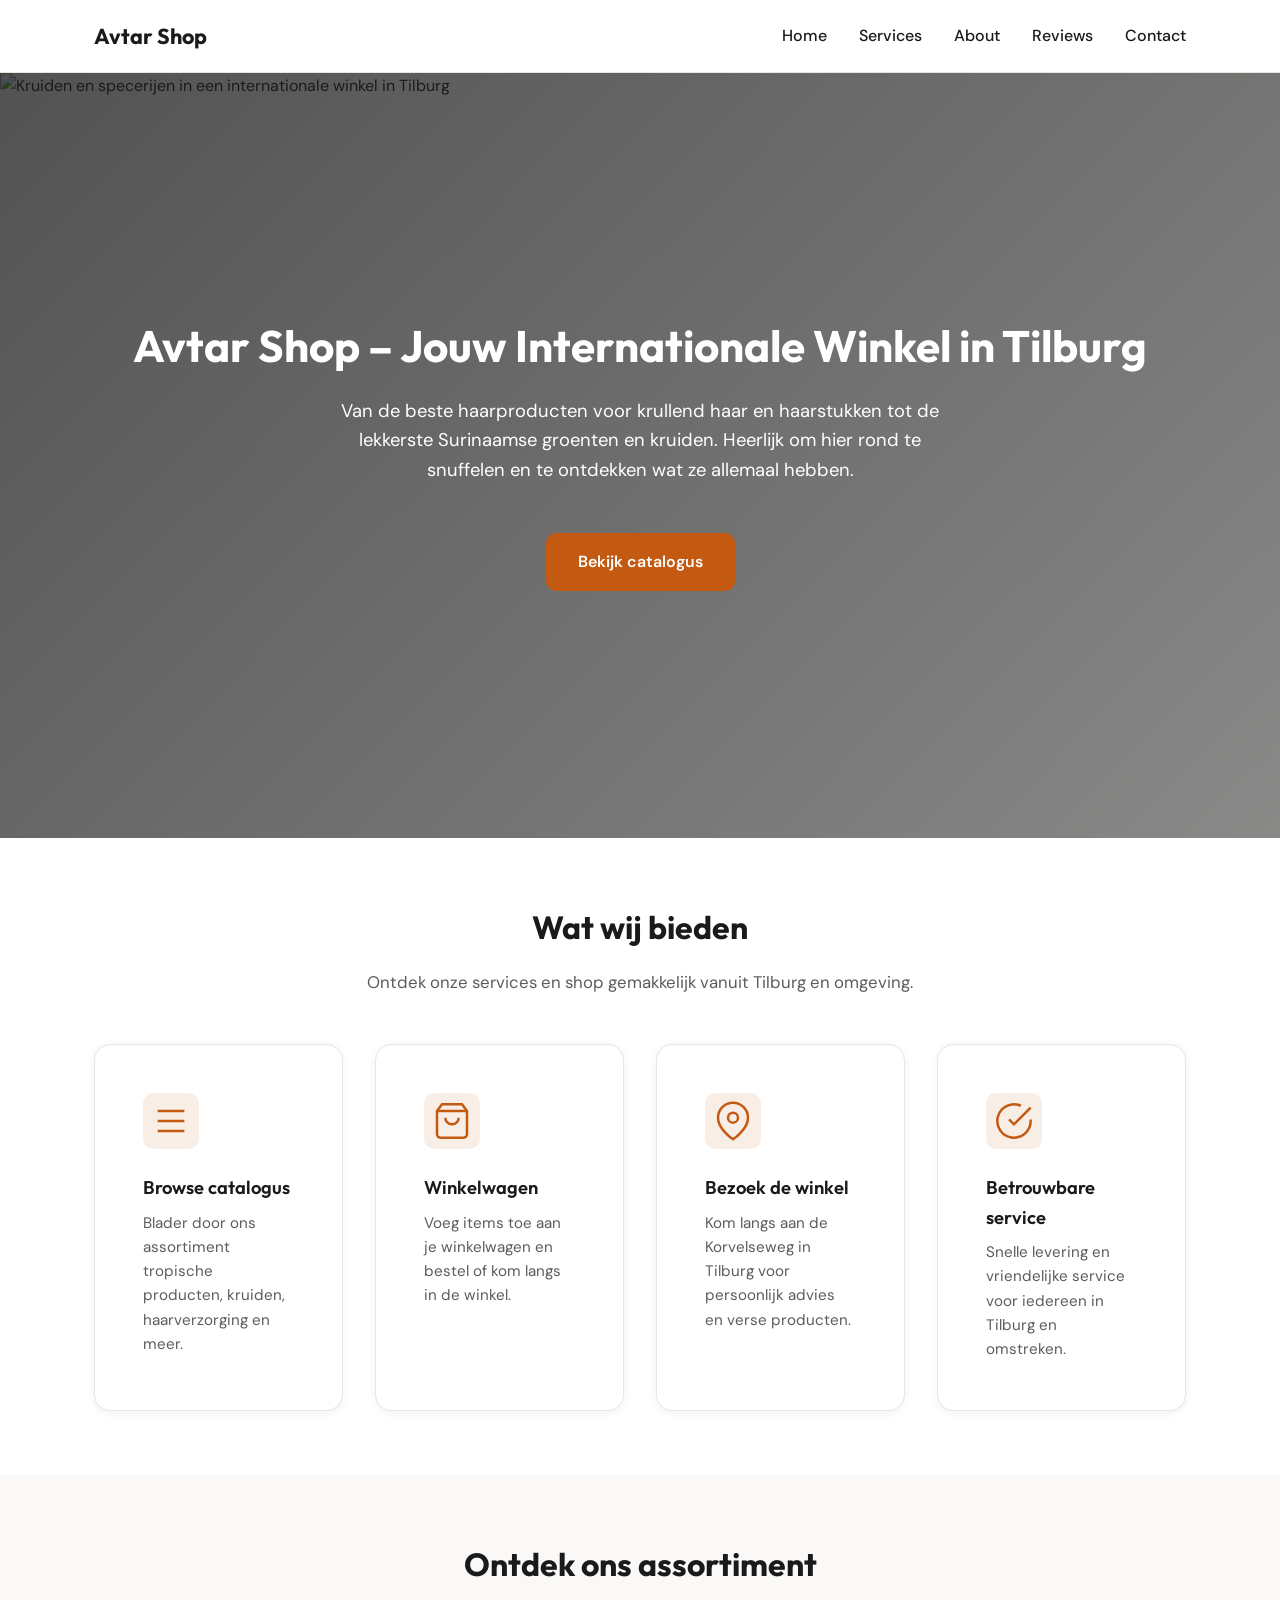
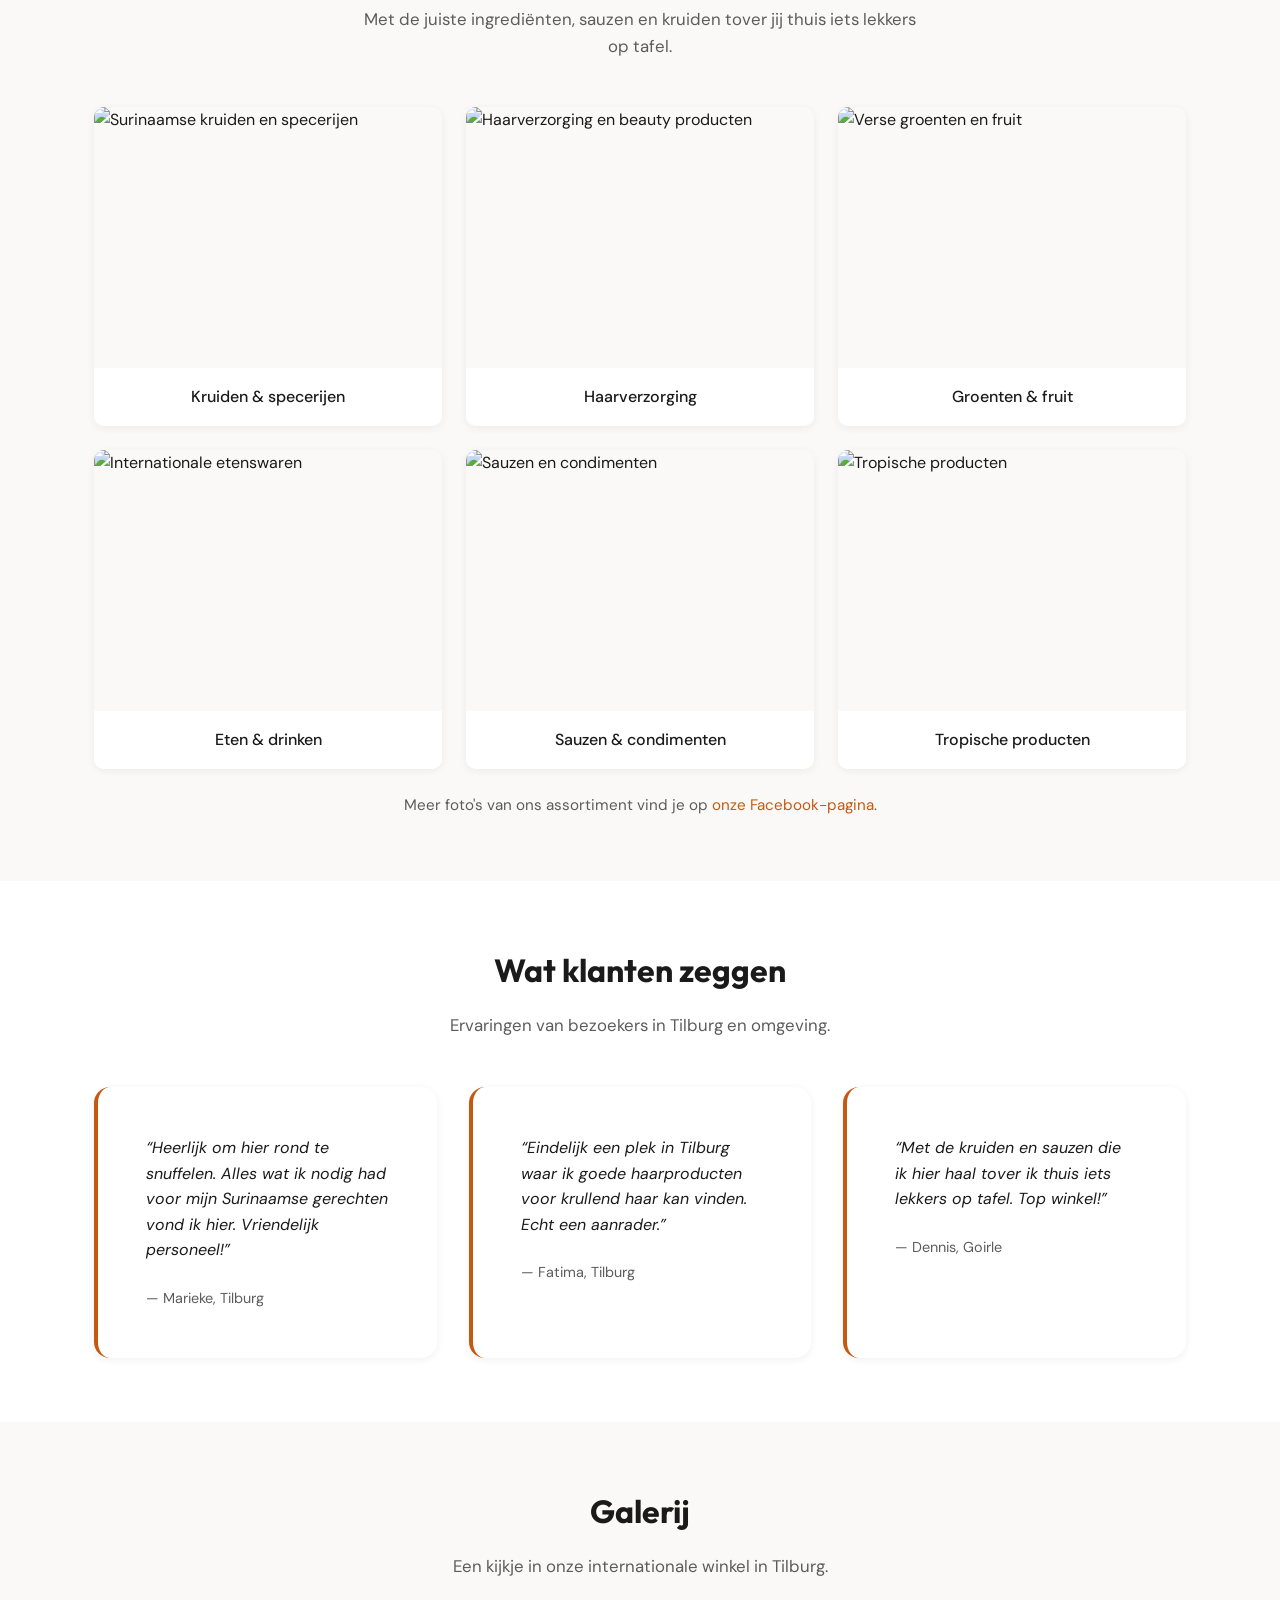
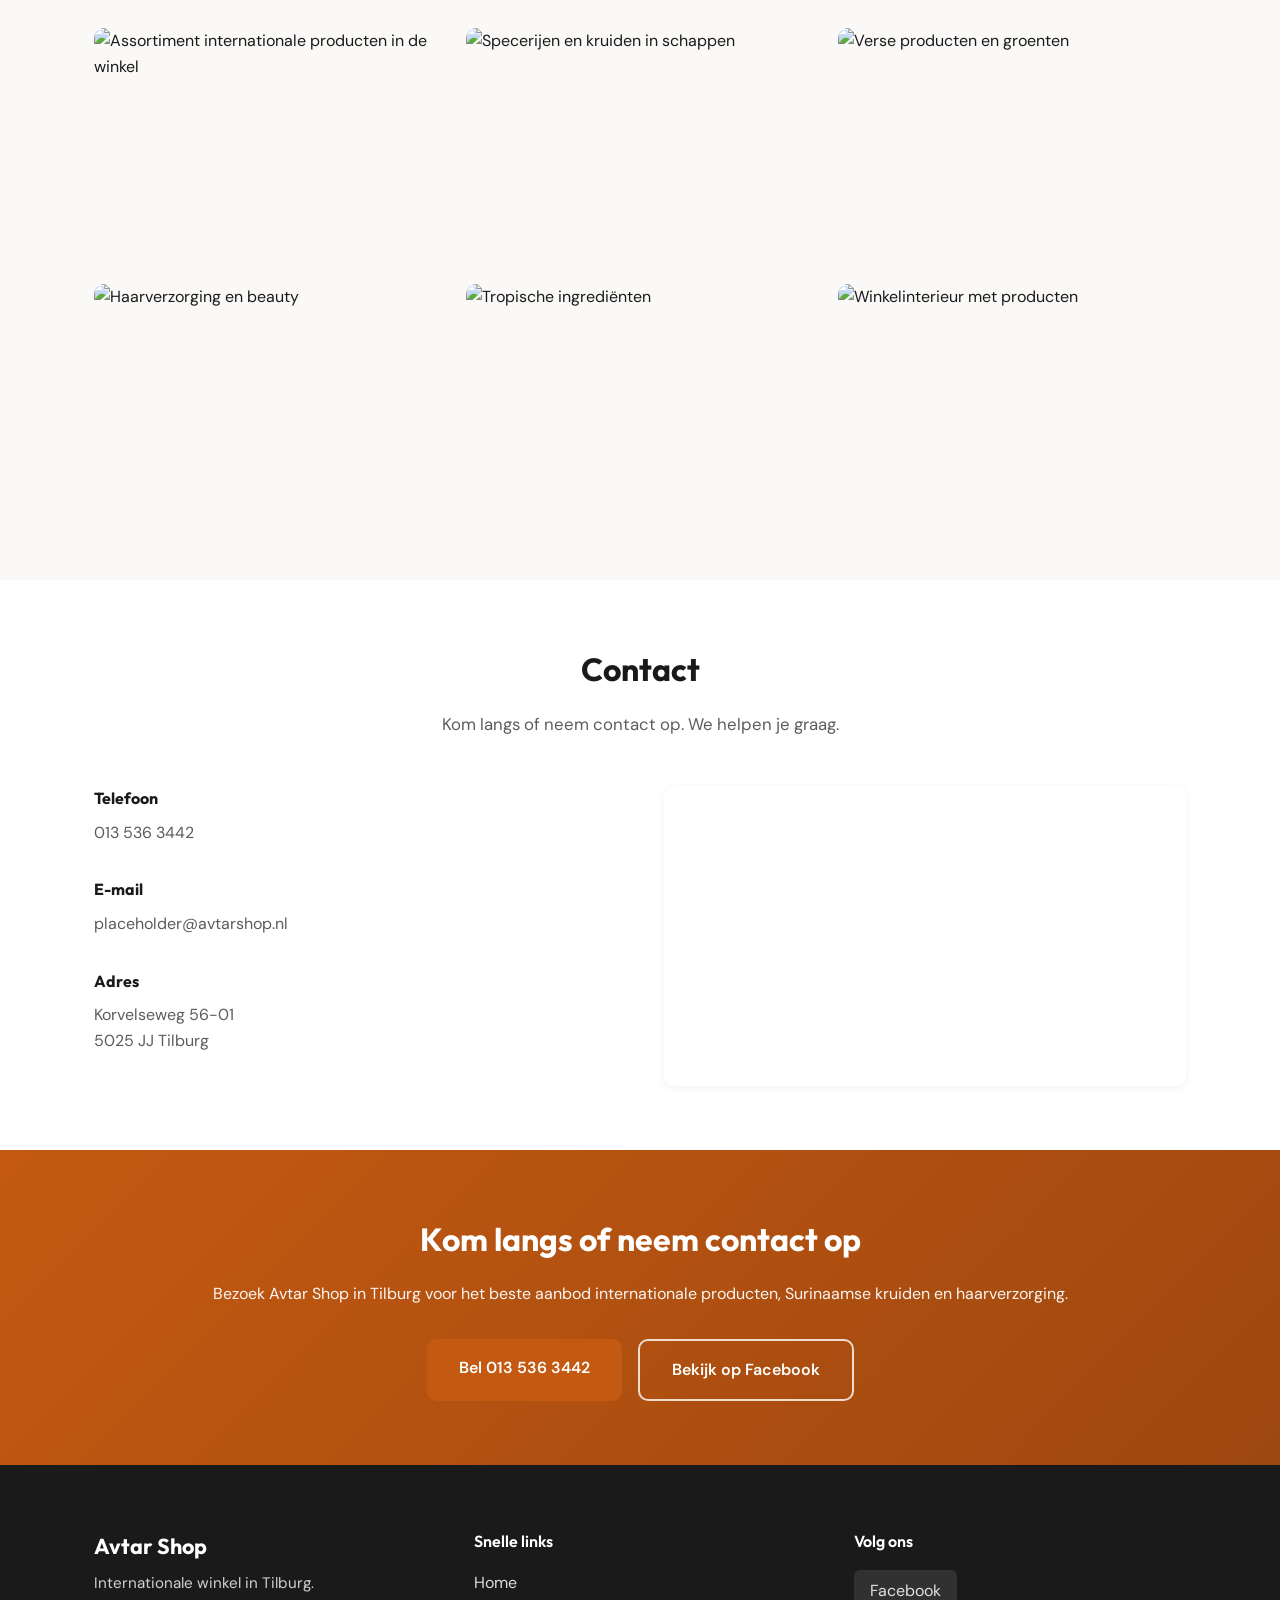
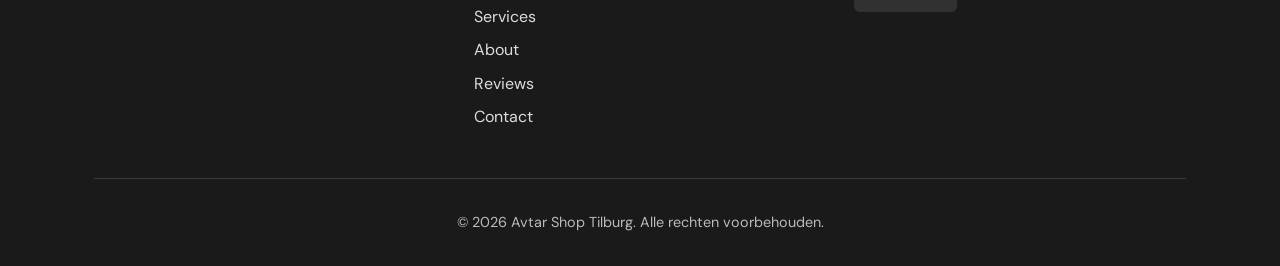
==== index.html @ c44485b3 "Initial commit: Avtar Shop Tilburg landing page Made-with: Cursor" ====
<!DOCTYPE html>
<html lang="nl">
<head>
  <meta charset="UTF-8">
  <meta name="viewport" content="width=device-width, initial-scale=1.0">
  <title>Avtar Shop Tilburg | Internationale Winkel – Tropische Producten & Surinaamse Kruiden</title>
  <meta name="description" content="Avtar Shop in Tilburg: internationale producten, Surinaamse groenten en kruiden, haarverzorging en meer. Bezoek onze winkel aan de Korvelseweg of bekijk de catalogus online.">
  <meta name="keywords" content="Avtar Shop, Tilburg, internationale winkel, Surinaamse producten, tropische kruiden, haarverzorging, Breda stijl winkel">
  
  <!-- Open Graph -->
  <meta property="og:title" content="Avtar Shop Tilburg | Internationale Winkel">
  <meta property="og:description" content="Van haarproducten tot Surinaamse groenten en kruiden. Ontdek onze collectie in Tilburg.">
  <meta property="og:type" content="website">
  <meta property="og:locale" content="nl_NL">
  
  <!-- Preconnect for performance -->
  <link rel="preconnect" href="https://fonts.googleapis.com">
  <link rel="preconnect" href="https://fonts.gstatic.com" crossorigin>
  <link href="https://fonts.googleapis.com/css2?family=Outfit:wght@400;500;600;700&family=DM+Sans:wght@400;500;600&display=swap" rel="stylesheet">
  
  <link rel="stylesheet" href="style.css">
</head>
<body>
  <!-- ========== NAVBAR ========== -->
  <header class="navbar" id="navbar">
    <div class="container navbar-inner">
      <a href="index.html" class="logo">Avtar Shop</a>
      <nav class="nav-menu" id="nav-menu" aria-label="Hoofdnavigatie">
        <ul>
          <li><a href="index.html#home">Home</a></li>
          <li><a href="index.html#services">Services</a></li>
          <li><a href="about.html">About</a></li>
          <li><a href="index.html#reviews">Reviews</a></li>
          <li><a href="index.html#contact">Contact</a></li>
        </ul>
      </nav>
      <button class="hamburger" id="hamburger" aria-label="Menu openen" aria-expanded="false">
        <span></span>
        <span></span>
        <span></span>
      </button>
    </div>
  </header>

  <main>
    <!-- ========== HERO ========== -->
    <section class="hero" id="home">
      <div class="hero-bg">
        <img src="https://images.unsplash.com/photo-1542838132-92c53300491e?w=1200&q=80" alt="Kruiden en specerijen in een internationale winkel in Tilburg" width="1200" height="800" loading="eager">
      </div>
      <div class="hero-overlay"></div>
      <div class="container hero-content">
        <h1>Avtar Shop – Jouw Internationale Winkel in Tilburg</h1>
        <p class="hero-lead">Van de beste haarproducten voor krullend haar en haarstukken tot de lekkerste Surinaamse groenten en kruiden. Heerlijk om hier rond te snuffelen en te ontdekken wat ze allemaal hebben.</p>
        <a href="index.html#catalog" class="btn btn-primary">Bekijk catalogus</a>
      </div>
    </section>

    <!-- ========== SERVICES ========== -->
    <section class="section services" id="services">
      <div class="container">
        <h2>Wat wij bieden</h2>
        <p class="section-intro">Ontdek onze services en shop gemakkelijk vanuit Tilburg en omgeving.</p>
        <div class="services-grid">
          <article class="service-card">
            <div class="service-icon" aria-hidden="true">
              <svg xmlns="http://www.w3.org/2000/svg" width="40" height="40" viewBox="0 0 24 24" fill="none" stroke="currentColor" stroke-width="1.5"><path d="M4 6h16M4 12h16M4 18h16"/></svg>
            </div>
            <h3>Browse catalogus</h3>
            <p>Blader door ons assortiment tropische producten, kruiden, haarverzorging en meer.</p>
          </article>
          <article class="service-card">
            <div class="service-icon" aria-hidden="true">
              <svg xmlns="http://www.w3.org/2000/svg" width="40" height="40" viewBox="0 0 24 24" fill="none" stroke="currentColor" stroke-width="1.5"><path d="M6 2L3 6v14a2 2 0 0 0 2 2h14a2 2 0 0 0 2-2V6l-3-4z"/><path d="M3 6h18"/><path d="M16 10a4 4 0 0 1-8 0"/></svg>
            </div>
            <h3>Winkelwagen</h3>
            <p>Voeg items toe aan je winkelwagen en bestel of kom langs in de winkel.</p>
          </article>
          <article class="service-card">
            <div class="service-icon" aria-hidden="true">
              <svg xmlns="http://www.w3.org/2000/svg" width="40" height="40" viewBox="0 0 24 24" fill="none" stroke="currentColor" stroke-width="1.5"><path d="M21 10c0 7-9 13-9 13s-9-6-9-13a9 9 0 0 1 18 0z"/><circle cx="12" cy="10" r="3"/></svg>
            </div>
            <h3>Bezoek de winkel</h3>
            <p>Kom langs aan de Korvelseweg in Tilburg voor persoonlijk advies en verse producten.</p>
          </article>
          <article class="service-card">
            <div class="service-icon" aria-hidden="true">
              <svg xmlns="http://www.w3.org/2000/svg" width="40" height="40" viewBox="0 0 24 24" fill="none" stroke="currentColor" stroke-width="1.5"><path d="M22 11.08V12a10 10 0 1 1-5.93-9.14"/><path d="M22 4L12 14.01l-3-3"/></svg>
            </div>
            <h3>Betrouwbare service</h3>
            <p>Snelle levering en vriendelijke service voor iedereen in Tilburg en omstreken.</p>
          </article>
        </div>
      </div>
    </section>

    <!-- ========== CATALOG PREVIEW ========== -->
    <section class="section catalog-preview" id="catalog">
      <div class="container">
        <h2>Ontdek ons assortiment</h2>
        <p class="section-intro">Met de juiste ingrediënten, sauzen en kruiden tover jij thuis iets lekkers op tafel.</p>
        <div class="catalog-grid" id="catalog-grid">
          <!-- Catalog items – images can be replaced with your Facebook photo URLs -->
          <figure class="catalog-item">
            <img src="https://images.unsplash.com/photo-1596040033229-a0b2c4c34d32?w=400&q=80" alt="Surinaamse kruiden en specerijen" width="400" height="300" loading="lazy">
            <figcaption>Kruiden & specerijen</figcaption>
          </figure>
          <figure class="catalog-item">
            <img src="https://images.unsplash.com/photo-1522337360788-8b13dee7a37e?w=400&q=80" alt="Haarverzorging en beauty producten" width="400" height="300" loading="lazy">
            <figcaption>Haarverzorging</figcaption>
          </figure>
          <figure class="catalog-item">
            <img src="https://images.unsplash.com/photo-1546069901-ba9599a7e63c?w=400&q=80" alt="Verse groenten en fruit" width="400" height="300" loading="lazy">
            <figcaption>Groenten & fruit</figcaption>
          </figure>
          <figure class="catalog-item">
            <img src="https://images.unsplash.com/photo-1565299624946-b28f40a0ae38?w=400&q=80" alt="Internationale etenswaren" width="400" height="300" loading="lazy">
            <figcaption>Eten & drinken</figcaption>
          </figure>
          <figure class="catalog-item">
            <img src="https://images.unsplash.com/photo-1506368249639-73a05d6f6488?w=400&q=80" alt="Sauzen en condimenten" width="400" height="300" loading="lazy">
            <figcaption>Sauzen & condimenten</figcaption>
          </figure>
          <figure class="catalog-item">
            <img src="https://images.unsplash.com/photo-1556909114-f6e7ad7d3136?w=400&q=80" alt="Tropische producten" width="400" height="300" loading="lazy">
            <figcaption>Tropische producten</figcaption>
          </figure>
        </div>
        <p class="catalog-note">Meer foto's van ons assortiment vind je op <a href="https://www.facebook.com/profile.php?id=100063519004427&sk=photos" target="_blank" rel="noopener noreferrer">onze Facebook-pagina</a>.</p>
      </div>
    </section>

    <!-- ========== REVIEWS ========== -->
    <section class="section reviews" id="reviews">
      <div class="container">
        <h2>Wat klanten zeggen</h2>
        <p class="section-intro">Ervaringen van bezoekers in Tilburg en omgeving.</p>
        <div class="reviews-grid">
          <blockquote class="review-card">
            <p>“Heerlijk om hier rond te snuffelen. Alles wat ik nodig had voor mijn Surinaamse gerechten vond ik hier. Vriendelijk personeel!”</p>
            <footer>— Marieke, Tilburg</footer>
          </blockquote>
          <blockquote class="review-card">
            <p>“Eindelijk een plek in Tilburg waar ik goede haarproducten voor krullend haar kan vinden. Echt een aanrader.”</p>
            <footer>— Fatima, Tilburg</footer>
          </blockquote>
          <blockquote class="review-card">
            <p>“Met de kruiden en sauzen die ik hier haal tover ik thuis iets lekkers op tafel. Top winkel!”</p>
            <footer>— Dennis, Goirle</footer>
          </blockquote>
        </div>
      </div>
    </section>

    <!-- ========== GALLERY ========== -->
    <section class="section gallery" id="gallery">
      <div class="container">
        <h2>Galerij</h2>
        <p class="section-intro">Een kijkje in onze internationale winkel in Tilburg.</p>
        <div class="gallery-grid">
          <img src="https://images.unsplash.com/photo-1488459716781-31db52582fe9?w=500&q=80" alt="Assortiment internationale producten in de winkel" width="500" height="333" loading="lazy">
          <img src="https://images.unsplash.com/photo-1604719312566-8912e9227c6a?w=500&q=80" alt="Specerijen en kruiden in schappen" width="500" height="333" loading="lazy">
          <img src="https://images.unsplash.com/photo-1584568694244-14fbdf83bd30?w=500&q=80" alt="Verse producten en groenten" width="500" height="333" loading="lazy">
          <img src="https://images.unsplash.com/photo-1600326145552-327f74b9c189?w=500&q=80" alt="Haarverzorging en beauty" width="500" height="333" loading="lazy">
          <img src="https://images.unsplash.com/photo-1542838132-92c53300491e?w=500&q=80" alt="Tropische ingrediënten" width="500" height="333" loading="lazy">
          <img src="https://images.unsplash.com/photo-1556910103-1c02745aae4d?w=500&q=80" alt="Winkelinterieur met producten" width="500" height="333" loading="lazy">
        </div>
      </div>
    </section>

    <!-- ========== CONTACT ========== -->
    <section class="section contact" id="contact">
      <div class="container">
        <h2>Contact</h2>
        <p class="section-intro">Kom langs of neem contact op. We helpen je graag.</p>
        <div class="contact-layout">
          <div class="contact-info">
            <div class="contact-item">
              <strong>Telefoon</strong>
              <a href="tel:+31135363442">013 536 3442</a>
            </div>
            <div class="contact-item">
              <strong>E-mail</strong>
              <a href="mailto:placeholder@avtarshop.nl">placeholder@avtarshop.nl</a>
            </div>
            <div class="contact-item">
              <strong>Adres</strong>
              <address>Korvelseweg 56-01<br>5025 JJ Tilburg</address>
            </div>
          </div>
          <div class="contact-map">
            <iframe src="https://maps.google.com/maps?q=Korvelseweg+56,+5025+JJ+Tilburg&t=&z=15&ie=UTF8&iwloc=&output=embed" title="Avtar Shop locatie op Google Maps – Korvelseweg 56, Tilburg" width="100%" height="300" style="border:0;" allowfullscreen="" loading="lazy" referrerpolicy="no-referrer-when-downgrade"></iframe>
          </div>
        </div>
      </div>
    </section>

    <!-- ========== CTA ========== -->
    <section class="section cta">
      <div class="container cta-inner">
        <h2>Kom langs of neem contact op</h2>
        <p>Bezoek Avtar Shop in Tilburg voor het beste aanbod internationale producten, Surinaamse kruiden en haarverzorging.</p>
        <div class="cta-buttons">
          <a href="tel:+31135363442" class="btn btn-primary">Bel 013 536 3442</a>
          <a href="https://www.facebook.com/profile.php?id=100063519004427" target="_blank" rel="noopener noreferrer" class="btn btn-secondary">Bekijk op Facebook</a>
        </div>
      </div>
    </section>
  </main>

  <!-- ========== FOOTER ========== -->
  <footer class="footer">
    <div class="container">
      <div class="footer-grid">
        <div class="footer-brand">
          <span class="logo">Avtar Shop</span>
          <p>Internationale winkel in Tilburg.</p>
        </div>
        <div class="footer-links">
          <h3>Snelle links</h3>
          <ul>
            <li><a href="index.html#home">Home</a></li>
            <li><a href="index.html#services">Services</a></li>
            <li><a href="about.html">About</a></li>
            <li><a href="index.html#reviews">Reviews</a></li>
            <li><a href="index.html#contact">Contact</a></li>
          </ul>
        </div>
        <div class="footer-social">
          <h3>Volg ons</h3>
          <div class="social-icons">
            <a href="https://www.facebook.com/profile.php?id=100063519004427" target="_blank" rel="noopener noreferrer" aria-label="Facebook">Facebook</a>
          </div>
        </div>
      </div>
      <div class="footer-bottom">
        <p>&copy; <span id="year"></span> Avtar Shop Tilburg. Alle rechten voorbehouden.</p>
      </div>
    </div>
  </footer>

  <script src="script.js"></script>
</body>
</html>
---- style.css ----
/* ========== CSS VARIABLES ========== */
:root {
  --color-primary: #c45a11;
  --color-primary-dark: #9e4710;
  --color-primary-light: #e87a2e;
  --color-accent: #2d5016;
  --color-bg: #faf9f7;
  --color-bg-alt: #fff;
  --color-text: #1a1a1a;
  --color-text-muted: #5c5c5c;
  --color-border: #e8e6e3;
  
  --font-heading: 'Outfit', sans-serif;
  --font-body: 'DM Sans', sans-serif;
  
  --space-xs: 0.5rem;
  --space-sm: 1rem;
  --space-md: 1.5rem;
  --space-lg: 2rem;
  --space-xl: 3rem;
  --space-2xl: 4rem;
  
  --radius-sm: 6px;
  --radius-md: 10px;
  --radius-lg: 16px;
  --radius-full: 9999px;
  
  --shadow-sm: 0 2px 8px rgba(0, 0, 0, 0.06);
  --shadow-md: 0 4px 20px rgba(0, 0, 0, 0.08);
  --shadow-lg: 0 12px 40px rgba(0, 0, 0, 0.1);
  
  --transition-fast: 0.2s ease;
  --transition-normal: 0.3s ease;
  --transition-slow: 0.4s ease;
  
  --navbar-height: 72px;
}

/* ========== RESET & BASE ========== */
*, *::before, *::after {
  box-sizing: border-box;
  margin: 0;
  padding: 0;
}

html {
  scroll-behavior: smooth;
}

body {
  font-family: var(--font-body);
  font-size: 1rem;
  line-height: 1.6;
  color: var(--color-text);
  background: var(--color-bg);
  -webkit-font-smoothing: antialiased;
}

img {
  max-width: 100%;
  height: auto;
  display: block;
}

a {
  color: var(--color-primary);
  text-decoration: none;
  transition: color var(--transition-fast);
}

a:hover {
  color: var(--color-primary-dark);
}

ul {
  list-style: none;
}

/* ========== LAYOUT ========== */
.container {
  width: 100%;
  max-width: 1140px;
  margin: 0 auto;
  padding: 0 var(--space-md);
}

/* ========== NAVBAR ========== */
.navbar {
  position: sticky;
  top: 0;
  z-index: 100;
  background: rgba(255, 255, 255, 0.95);
  backdrop-filter: blur(10px);
  border-bottom: 1px solid var(--color-border);
  transition: box-shadow var(--transition-normal);
}

.navbar.scrolled {
  box-shadow: var(--shadow-sm);
}

.navbar-inner {
  display: flex;
  align-items: center;
  justify-content: space-between;
  min-height: var(--navbar-height);
}

.logo {
  font-family: var(--font-heading);
  font-weight: 700;
  font-size: 1.35rem;
  color: var(--color-text);
}

.logo:hover {
  color: var(--color-primary);
}

.nav-menu ul {
  display: flex;
  gap: var(--space-lg);
}

.nav-menu a {
  color: var(--color-text);
  font-weight: 500;
  padding: var(--space-xs) 0;
  position: relative;
}

.nav-menu a::after {
  content: '';
  position: absolute;
  bottom: 0;
  left: 0;
  width: 0;
  height: 2px;
  background: var(--color-primary);
  transition: width var(--transition-normal);
}

.nav-menu a:hover::after {
  width: 100%;
}

/* Hamburger (mobile) */
.hamburger {
  display: none;
  flex-direction: column;
  justify-content: center;
  gap: 5px;
  width: 40px;
  height: 40px;
  background: none;
  border: none;
  cursor: pointer;
  padding: 8px;
  z-index: 101;
}

.hamburger span {
  display: block;
  width: 100%;
  height: 2px;
  background: var(--color-text);
  transition: transform var(--transition-normal), opacity var(--transition-fast);
}

.hamburger[aria-expanded="true"] span:nth-child(1) {
  transform: translateY(7px) rotate(45deg);
}

.hamburger[aria-expanded="true"] span:nth-child(2) {
  opacity: 0;
}

.hamburger[aria-expanded="true"] span:nth-child(3) {
  transform: translateY(-7px) rotate(-45deg);
}

/* ========== HERO ========== */
.hero {
  position: relative;
  min-height: 85vh;
  display: flex;
  align-items: center;
  justify-content: center;
  overflow: hidden;
}

.hero-bg {
  position: absolute;
  inset: 0;
}

.hero-bg img {
  width: 100%;
  height: 100%;
  object-fit: cover;
}

.hero-overlay {
  position: absolute;
  inset: 0;
  background: linear-gradient(135deg, rgba(26, 26, 26, 0.75) 0%, rgba(26, 26, 26, 0.5) 100%);
}

.hero-content {
  position: relative;
  z-index: 1;
  text-align: center;
  color: #fff;
  padding: var(--space-2xl) var(--space-md);
}

.hero h1 {
  font-family: var(--font-heading);
  font-size: clamp(1.75rem, 4vw, 2.75rem);
  font-weight: 700;
  line-height: 1.2;
  margin-bottom: var(--space-md);
  animation: fadeInUp 0.7s ease forwards;
}

.hero-lead {
  font-size: clamp(1rem, 2vw, 1.15rem);
  max-width: 600px;
  margin: 0 auto var(--space-xl);
  opacity: 0.95;
  animation: fadeInUp 0.7s ease 0.15s both;
}

.hero .btn {
  animation: fadeInUp 0.7s ease 0.3s both;
}

@keyframes fadeInUp {
  from {
    opacity: 0;
    transform: translateY(24px);
  }
  to {
    opacity: 1;
    transform: translateY(0);
  }
}

/* ========== BUTTONS ========== */
.btn {
  display: inline-block;
  padding: var(--space-sm) var(--space-lg);
  font-family: var(--font-body);
  font-weight: 600;
  font-size: 1rem;
  border-radius: var(--radius-md);
  transition: transform var(--transition-fast), box-shadow var(--transition-normal), background var(--transition-fast);
  cursor: pointer;
  border: none;
}

.btn-primary {
  background: var(--color-primary);
  color: #fff;
}

.btn-primary:hover {
  background: var(--color-primary-dark);
  transform: translateY(-2px);
  box-shadow: var(--shadow-md);
}

.btn-secondary {
  background: transparent;
  color: #fff;
  border: 2px solid rgba(255, 255, 255, 0.9);
}

.btn-secondary:hover {
  background: rgba(255, 255, 255, 0.15);
  transform: translateY(-2px);
}

/* ========== SECTIONS ========== */
.section {
  padding: var(--space-2xl) 0;
}

.section:nth-child(even) {
  background: var(--color-bg-alt);
}

.section h2 {
  font-family: var(--font-heading);
  font-size: clamp(1.5rem, 3vw, 2rem);
  font-weight: 700;
  text-align: center;
  margin-bottom: var(--space-sm);
  color: var(--color-text);
}

.section-intro {
  text-align: center;
  color: var(--color-text-muted);
  max-width: 560px;
  margin: 0 auto var(--space-xl);
  font-size: 1.05rem;
}

/* ========== SERVICES ========== */
.services-grid {
  display: grid;
  grid-template-columns: repeat(auto-fit, minmax(240px, 1fr));
  gap: var(--space-lg);
}

.service-card {
  background: var(--color-bg-alt);
  padding: var(--space-xl);
  border-radius: var(--radius-lg);
  box-shadow: var(--shadow-sm);
  border: 1px solid var(--color-border);
  transition: transform var(--transition-normal), box-shadow var(--transition-normal);
}

.service-card:hover {
  transform: translateY(-6px);
  box-shadow: var(--shadow-lg);
}

.service-icon {
  width: 56px;
  height: 56px;
  display: flex;
  align-items: center;
  justify-content: center;
  background: rgba(196, 90, 17, 0.1);
  color: var(--color-primary);
  border-radius: var(--radius-md);
  margin-bottom: var(--space-md);
}

.service-card h3 {
  font-family: var(--font-heading);
  font-size: 1.15rem;
  font-weight: 600;
  margin-bottom: var(--space-xs);
}

.service-card p {
  color: var(--color-text-muted);
  font-size: 0.95rem;
}

/* ========== CATALOG PREVIEW ========== */
.catalog-grid {
  display: grid;
  grid-template-columns: repeat(auto-fit, minmax(260px, 1fr));
  gap: var(--space-md);
  margin-bottom: var(--space-md);
}

.catalog-item {
  border-radius: var(--radius-md);
  overflow: hidden;
  box-shadow: var(--shadow-sm);
  transition: transform var(--transition-normal);
}

.catalog-item:hover {
  transform: scale(1.03);
}

.catalog-item img {
  width: 100%;
  aspect-ratio: 4/3;
  object-fit: cover;
}

.catalog-item figcaption {
  padding: var(--space-sm);
  background: var(--color-bg-alt);
  font-weight: 500;
  text-align: center;
}

.catalog-note {
  text-align: center;
  color: var(--color-text-muted);
  font-size: 0.95rem;
}

/* ========== REVIEWS ========== */
.reviews-grid {
  display: grid;
  grid-template-columns: repeat(auto-fit, minmax(280px, 1fr));
  gap: var(--space-lg);
}

.review-card {
  background: var(--color-bg-alt);
  padding: var(--space-xl);
  border-radius: var(--radius-lg);
  border-left: 4px solid var(--color-primary);
  box-shadow: var(--shadow-sm);
  transition: box-shadow var(--transition-normal);
}

.review-card:hover {
  box-shadow: var(--shadow-md);
}

.review-card p {
  font-style: italic;
  color: var(--color-text);
  margin-bottom: var(--space-md);
}

.review-card footer {
  color: var(--color-text-muted);
  font-size: 0.9rem;
}

/* ========== GALLERY ========== */
.gallery-grid {
  display: grid;
  grid-template-columns: repeat(auto-fit, minmax(280px, 1fr));
  gap: var(--space-md);
}

.gallery-grid img {
  width: 100%;
  aspect-ratio: 3/2;
  object-fit: cover;
  border-radius: var(--radius-md);
  transition: transform var(--transition-normal);
}

.gallery-grid img:hover {
  transform: scale(1.02);
}

/* ========== CONTACT ========== */
.contact-layout {
  display: grid;
  grid-template-columns: 1fr 1fr;
  gap: var(--space-xl);
  align-items: start;
}

.contact-info {
  display: flex;
  flex-direction: column;
  gap: var(--space-lg);
}

.contact-item strong {
  display: block;
  font-family: var(--font-heading);
  margin-bottom: var(--space-xs);
  color: var(--color-text);
}

.contact-item a,
.contact-item address {
  color: var(--color-text-muted);
  font-style: normal;
}

.contact-item a:hover {
  color: var(--color-primary);
}

.contact-map {
  border-radius: var(--radius-md);
  overflow: hidden;
  box-shadow: var(--shadow-sm);
}

.contact-map iframe {
  display: block;
}

/* ========== CTA SECTION ========== */
.cta {
  background: linear-gradient(135deg, var(--color-primary) 0%, var(--color-primary-dark) 100%);
  color: #fff;
  text-align: center;
}

.cta h2,
.cta p {
  color: #fff;
}

.cta p {
  margin-bottom: var(--space-lg);
  opacity: 0.95;
}

.cta-buttons {
  display: flex;
  flex-wrap: wrap;
  gap: var(--space-sm);
  justify-content: center;
}

.cta .btn-secondary {
  color: #fff;
  border-color: rgba(255, 255, 255, 0.8);
}

.cta .btn-secondary:hover {
  background: rgba(255, 255, 255, 0.2);
}

/* ========== FOOTER ========== */
.footer {
  background: var(--color-text);
  color: #fff;
  padding: var(--space-2xl) 0 var(--space-lg);
}

.footer-grid {
  display: grid;
  grid-template-columns: 1fr 1fr 1fr;
  gap: var(--space-xl);
  margin-bottom: var(--space-xl);
}

.footer .logo {
  color: #fff;
}

.footer-brand p {
  color: rgba(255, 255, 255, 0.8);
  margin-top: var(--space-xs);
  font-size: 0.95rem;
}

.footer-links h3,
.footer-social h3 {
  font-family: var(--font-heading);
  font-size: 1rem;
  font-weight: 600;
  margin-bottom: var(--space-sm);
}

.footer-links ul {
  display: flex;
  flex-direction: column;
  gap: var(--space-xs);
}

.footer-links a {
  color: rgba(255, 255, 255, 0.85);
}

.footer-links a:hover {
  color: #fff;
}

.social-icons {
  display: flex;
  gap: var(--space-sm);
  flex-wrap: wrap;
}

.social-icons a {
  display: inline-flex;
  align-items: center;
  gap: var(--space-xs);
  color: rgba(255, 255, 255, 0.85);
  padding: var(--space-xs) var(--space-sm);
  border-radius: var(--radius-sm);
  background: rgba(255, 255, 255, 0.1);
  transition: background var(--transition-fast), color var(--transition-fast);
}

.social-icons a:hover {
  color: #fff;
  background: rgba(255, 255, 255, 0.2);
}

.footer-bottom {
  padding-top: var(--space-lg);
  border-top: 1px solid rgba(255, 255, 255, 0.15);
  text-align: center;
}

.footer-bottom p {
  color: rgba(255, 255, 255, 0.7);
  font-size: 0.9rem;
}

/* ========== ABOUT PAGE ========== */
.page-hero {
  padding-top: calc(var(--navbar-height) + var(--space-2xl));
  padding-bottom: var(--space-lg);
  background: var(--color-bg-alt);
}

.page-hero h1 {
  font-family: var(--font-heading);
  font-size: clamp(1.75rem, 4vw, 2.25rem);
  text-align: center;
  margin-bottom: var(--space-sm);
}

.about-layout {
  display: grid;
  grid-template-columns: 1fr 1fr;
  gap: var(--space-2xl);
  align-items: center;
}

.about-text h2 {
  text-align: left;
  margin-bottom: var(--space-md);
}

.about-text p {
  margin-bottom: var(--space-md);
  color: var(--color-text-muted);
}

.about-image {
  border-radius: var(--radius-lg);
  overflow: hidden;
  box-shadow: var(--shadow-md);
}

.about-image img {
  width: 100%;
  height: auto;
}

/* ========== MOBILE RESPONSIVE ========== */
@media (max-width: 768px) {
  .hamburger {
    display: flex;
  }

  .nav-menu {
    position: fixed;
    top: 0;
    right: -100%;
    width: 280px;
    height: 100vh;
    background: var(--color-bg-alt);
    box-shadow: -4px 0 20px rgba(0, 0, 0, 0.1);
    padding: calc(var(--navbar-height) + var(--space-lg)) var(--space-lg) var(--space-lg);
    transition: right var(--transition-normal);
  }

  .nav-menu.is-open {
    right: 0;
  }

  .nav-menu ul {
    flex-direction: column;
    gap: var(--space-md);
  }

  .nav-menu a {
    font-size: 1.1rem;
  }

  .hero {
    min-height: 75vh;
  }

  .contact-layout {
    grid-template-columns: 1fr;
  }

  .contact-map {
    order: -1;
    min-height: 250px;
  }

  .footer-grid {
    grid-template-columns: 1fr;
    text-align: center;
  }

  .footer-links ul {
    align-items: center;
  }

  .about-layout {
    grid-template-columns: 1fr;
  }

  .about-image {
    order: -1;
  }
}

@media (max-width: 480px) {
  .cta-buttons {
    flex-direction: column;
  }

  .cta-buttons .btn {
    width: 100%;
    text-align: center;
  }
}
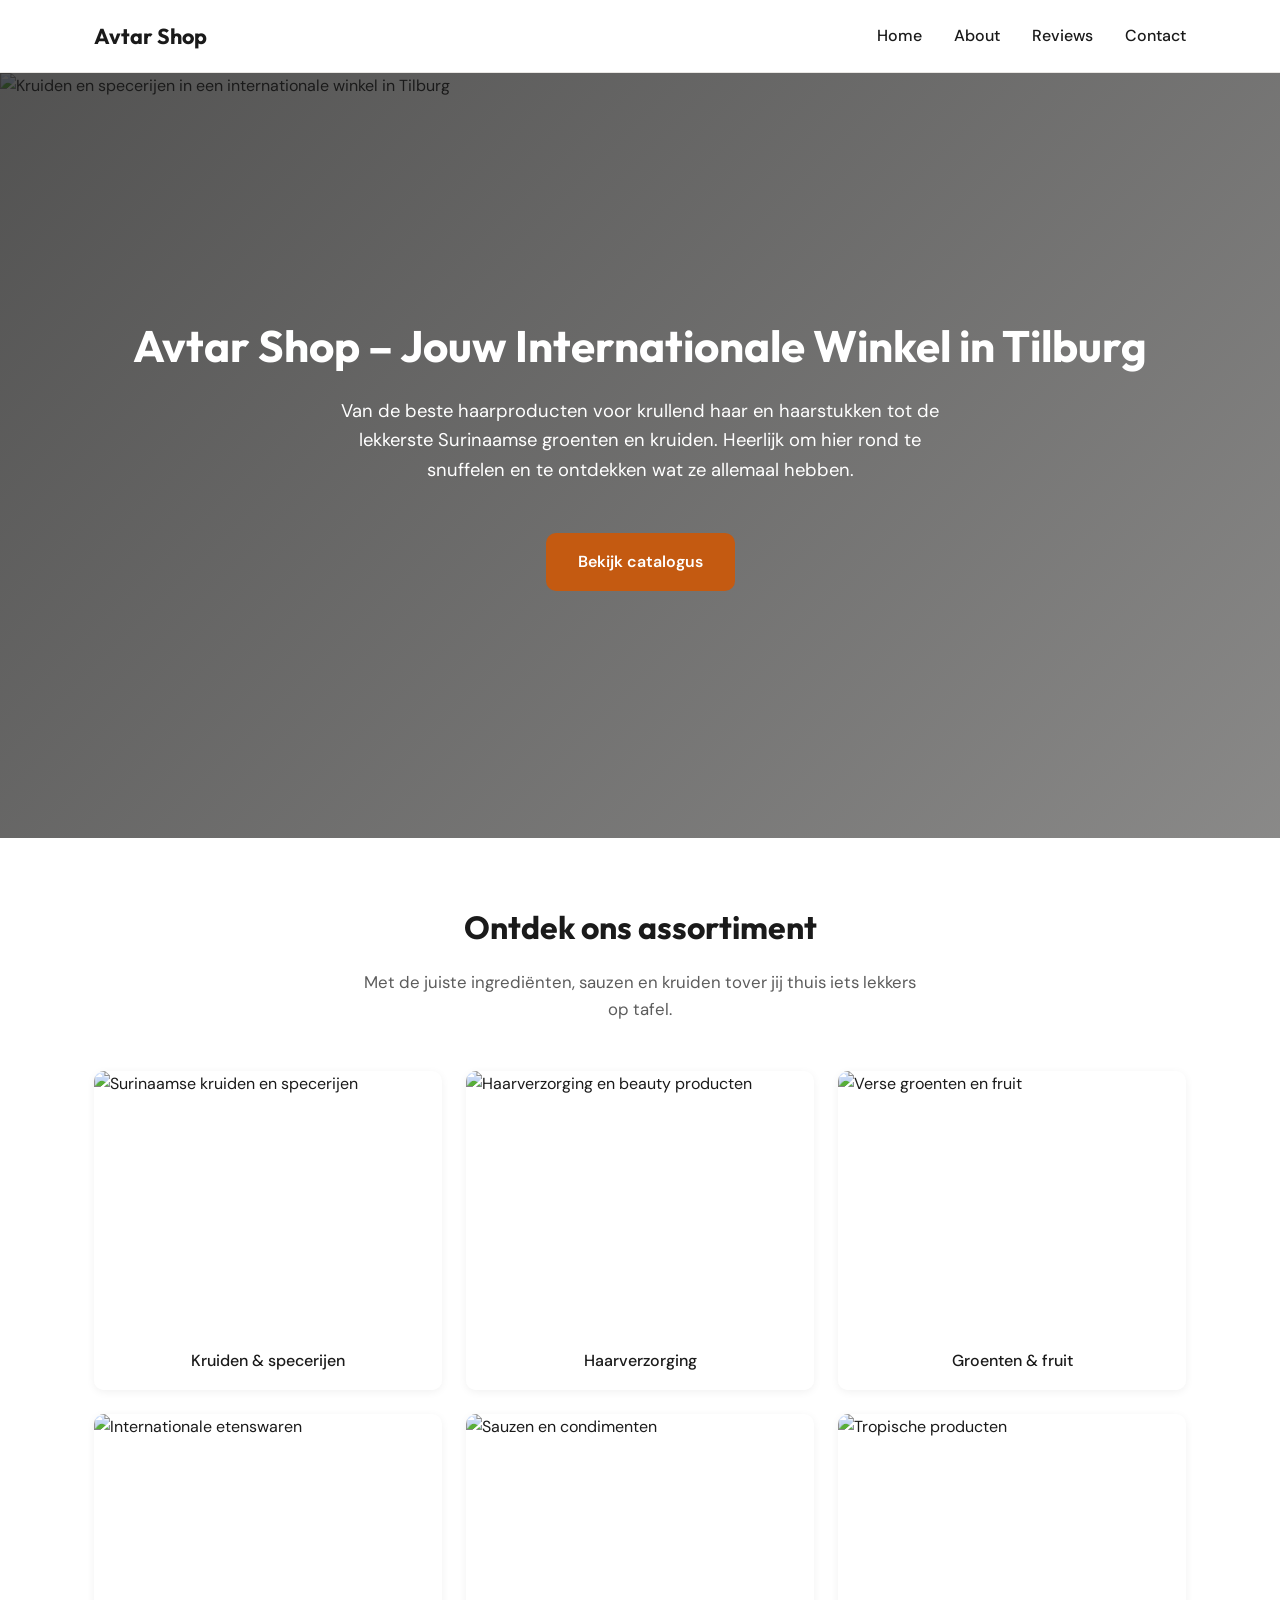
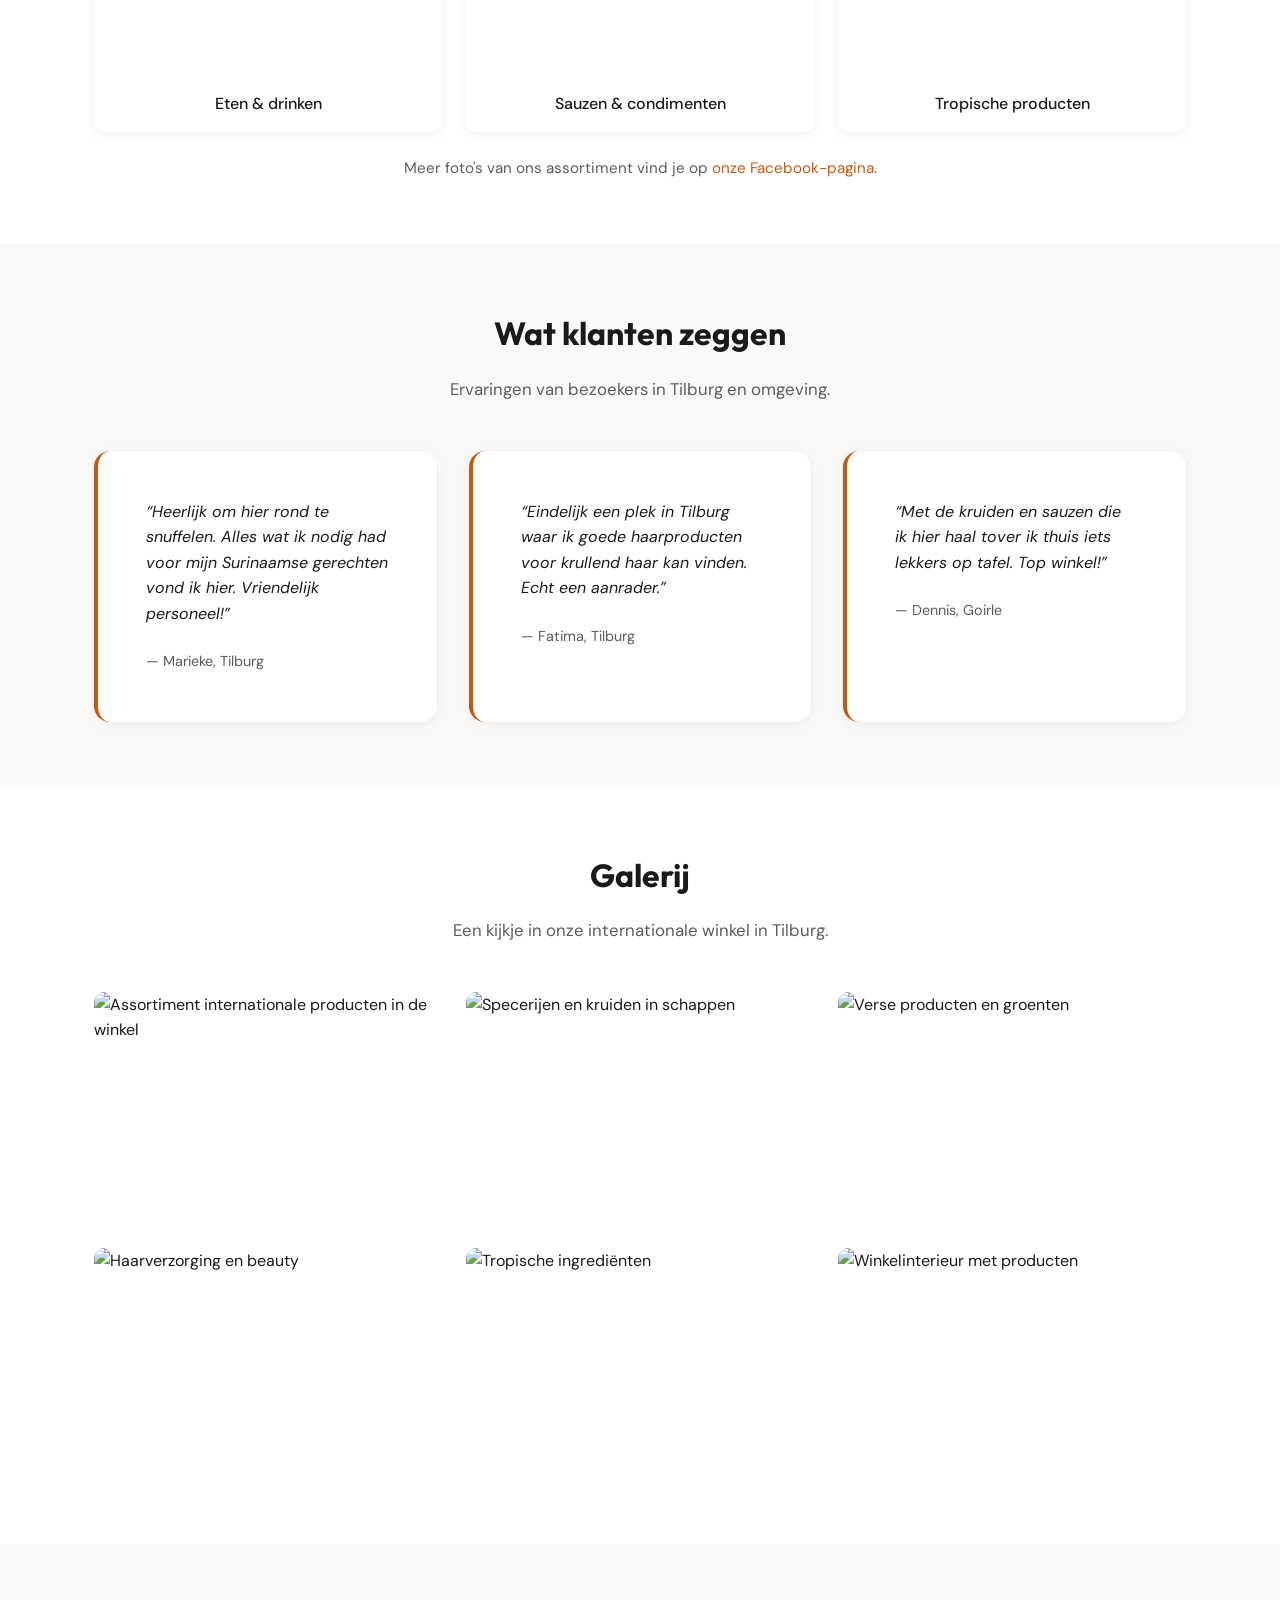
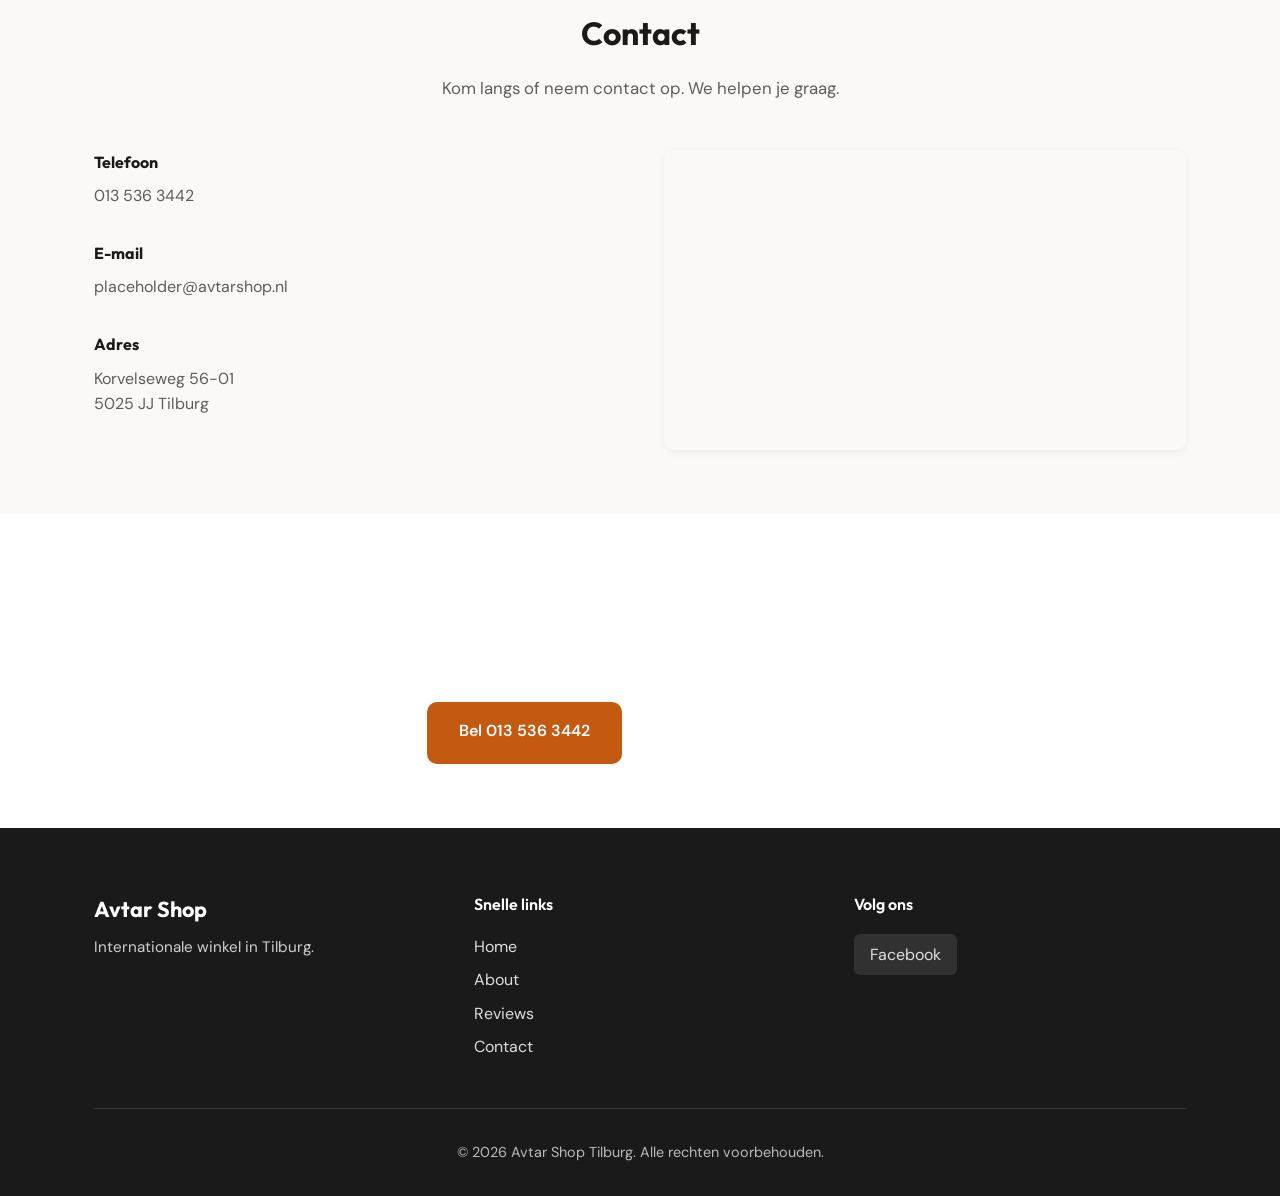
==== commit 55385fd7: "Remove Wat wij bieden (Services) section Made-with: Cursor" ====
--- a/index.html
+++ b/index.html
@@ -28,7 +28,6 @@
       <nav class="nav-menu" id="nav-menu" aria-label="Hoofdnavigatie">
         <ul>
           <li><a href="index.html#home">Home</a></li>
-          <li><a href="index.html#services">Services</a></li>
           <li><a href="about.html">About</a></li>
           <li><a href="index.html#reviews">Reviews</a></li>
           <li><a href="index.html#contact">Contact</a></li>
@@ -53,44 +52,6 @@
         <h1>Avtar Shop – Jouw Internationale Winkel in Tilburg</h1>
         <p class="hero-lead">Van de beste haarproducten voor krullend haar en haarstukken tot de lekkerste Surinaamse groenten en kruiden. Heerlijk om hier rond te snuffelen en te ontdekken wat ze allemaal hebben.</p>
         <a href="index.html#catalog" class="btn btn-primary">Bekijk catalogus</a>
-      </div>
-    </section>
-
-    <!-- ========== SERVICES ========== -->
-    <section class="section services" id="services">
-      <div class="container">
-        <h2>Wat wij bieden</h2>
-        <p class="section-intro">Ontdek onze services en shop gemakkelijk vanuit Tilburg en omgeving.</p>
-        <div class="services-grid">
-          <article class="service-card">
-            <div class="service-icon" aria-hidden="true">
-              <svg xmlns="http://www.w3.org/2000/svg" width="40" height="40" viewBox="0 0 24 24" fill="none" stroke="currentColor" stroke-width="1.5"><path d="M4 6h16M4 12h16M4 18h16"/></svg>
-            </div>
-            <h3>Browse catalogus</h3>
-            <p>Blader door ons assortiment tropische producten, kruiden, haarverzorging en meer.</p>
-          </article>
-          <article class="service-card">
-            <div class="service-icon" aria-hidden="true">
-              <svg xmlns="http://www.w3.org/2000/svg" width="40" height="40" viewBox="0 0 24 24" fill="none" stroke="currentColor" stroke-width="1.5"><path d="M6 2L3 6v14a2 2 0 0 0 2 2h14a2 2 0 0 0 2-2V6l-3-4z"/><path d="M3 6h18"/><path d="M16 10a4 4 0 0 1-8 0"/></svg>
-            </div>
-            <h3>Winkelwagen</h3>
-            <p>Voeg items toe aan je winkelwagen en bestel of kom langs in de winkel.</p>
-          </article>
-          <article class="service-card">
-            <div class="service-icon" aria-hidden="true">
-              <svg xmlns="http://www.w3.org/2000/svg" width="40" height="40" viewBox="0 0 24 24" fill="none" stroke="currentColor" stroke-width="1.5"><path d="M21 10c0 7-9 13-9 13s-9-6-9-13a9 9 0 0 1 18 0z"/><circle cx="12" cy="10" r="3"/></svg>
-            </div>
-            <h3>Bezoek de winkel</h3>
-            <p>Kom langs aan de Korvelseweg in Tilburg voor persoonlijk advies en verse producten.</p>
-          </article>
-          <article class="service-card">
-            <div class="service-icon" aria-hidden="true">
-              <svg xmlns="http://www.w3.org/2000/svg" width="40" height="40" viewBox="0 0 24 24" fill="none" stroke="currentColor" stroke-width="1.5"><path d="M22 11.08V12a10 10 0 1 1-5.93-9.14"/><path d="M22 4L12 14.01l-3-3"/></svg>
-            </div>
-            <h3>Betrouwbare service</h3>
-            <p>Snelle levering en vriendelijke service voor iedereen in Tilburg en omstreken.</p>
-          </article>
-        </div>
       </div>
     </section>
 
@@ -220,7 +181,6 @@
           <h3>Snelle links</h3>
           <ul>
             <li><a href="index.html#home">Home</a></li>
-            <li><a href="index.html#services">Services</a></li>
             <li><a href="about.html">About</a></li>
             <li><a href="index.html#reviews">Reviews</a></li>
             <li><a href="index.html#contact">Contact</a></li>
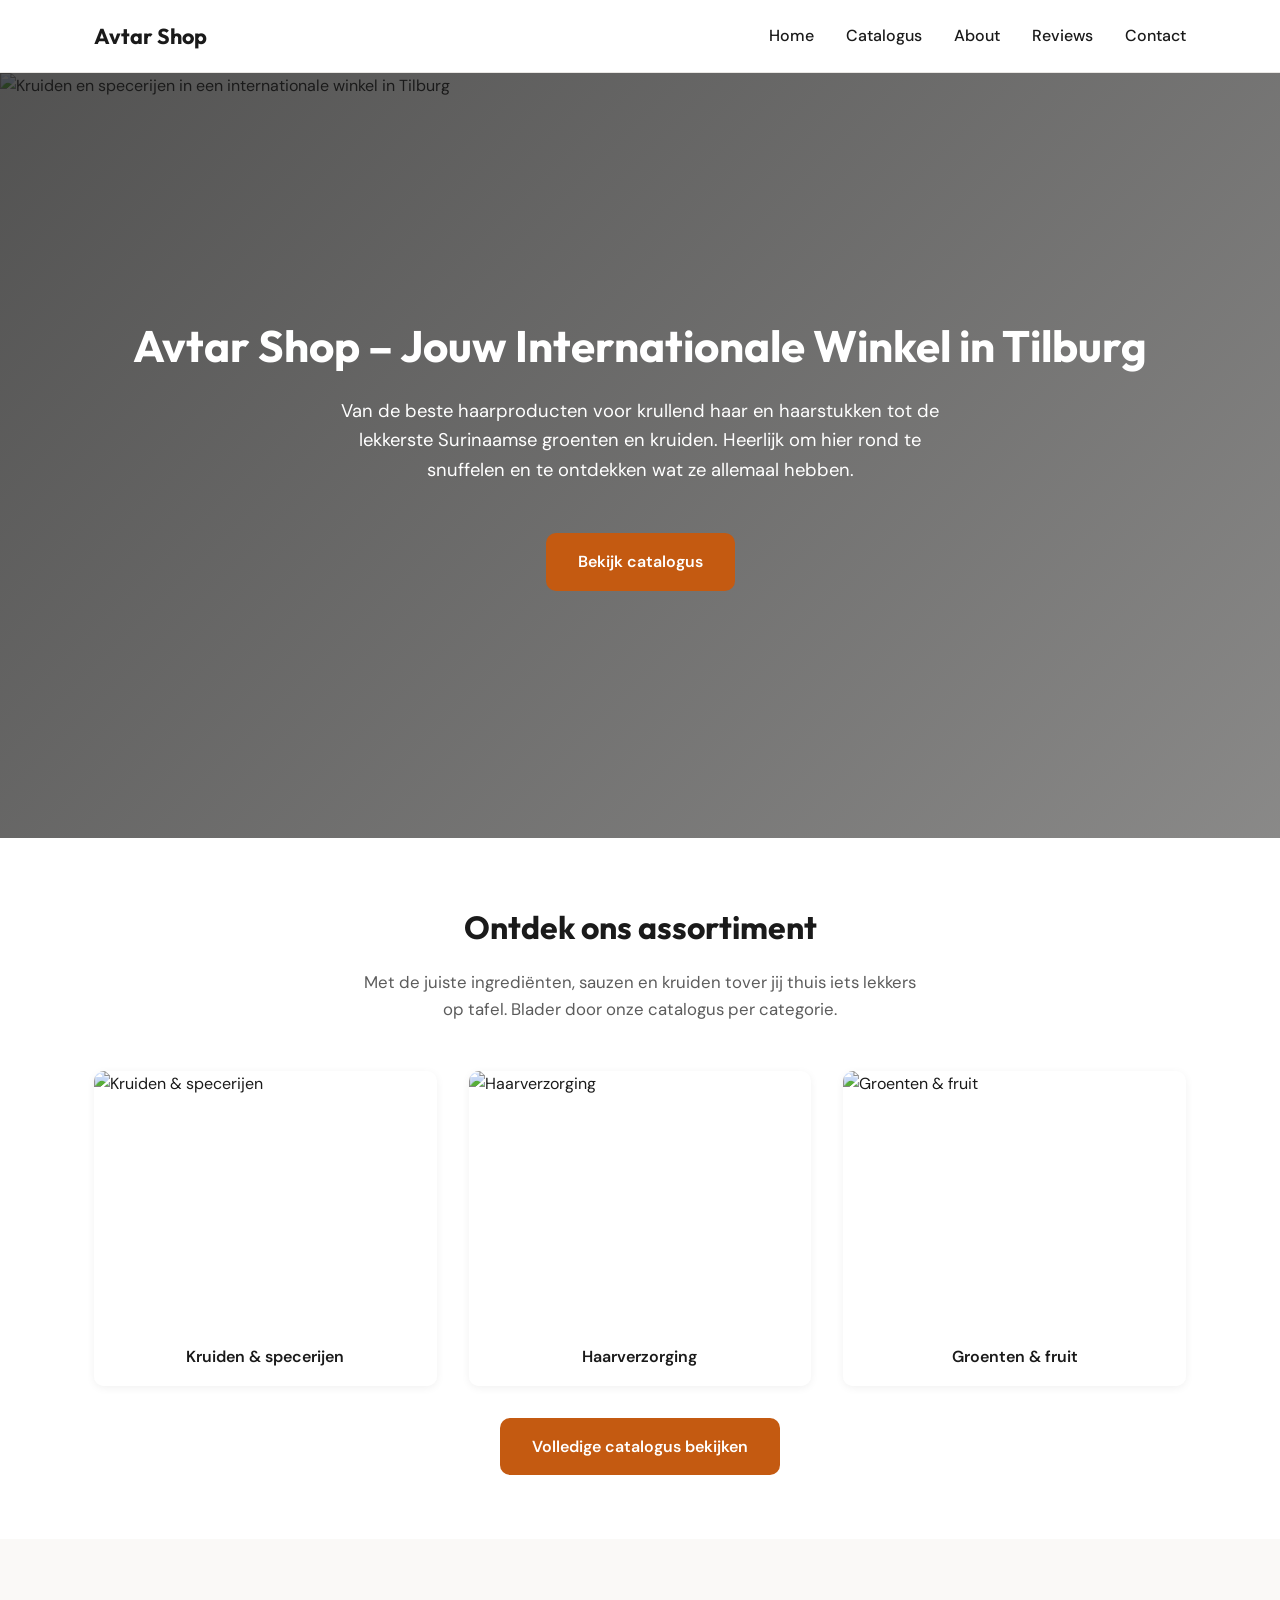
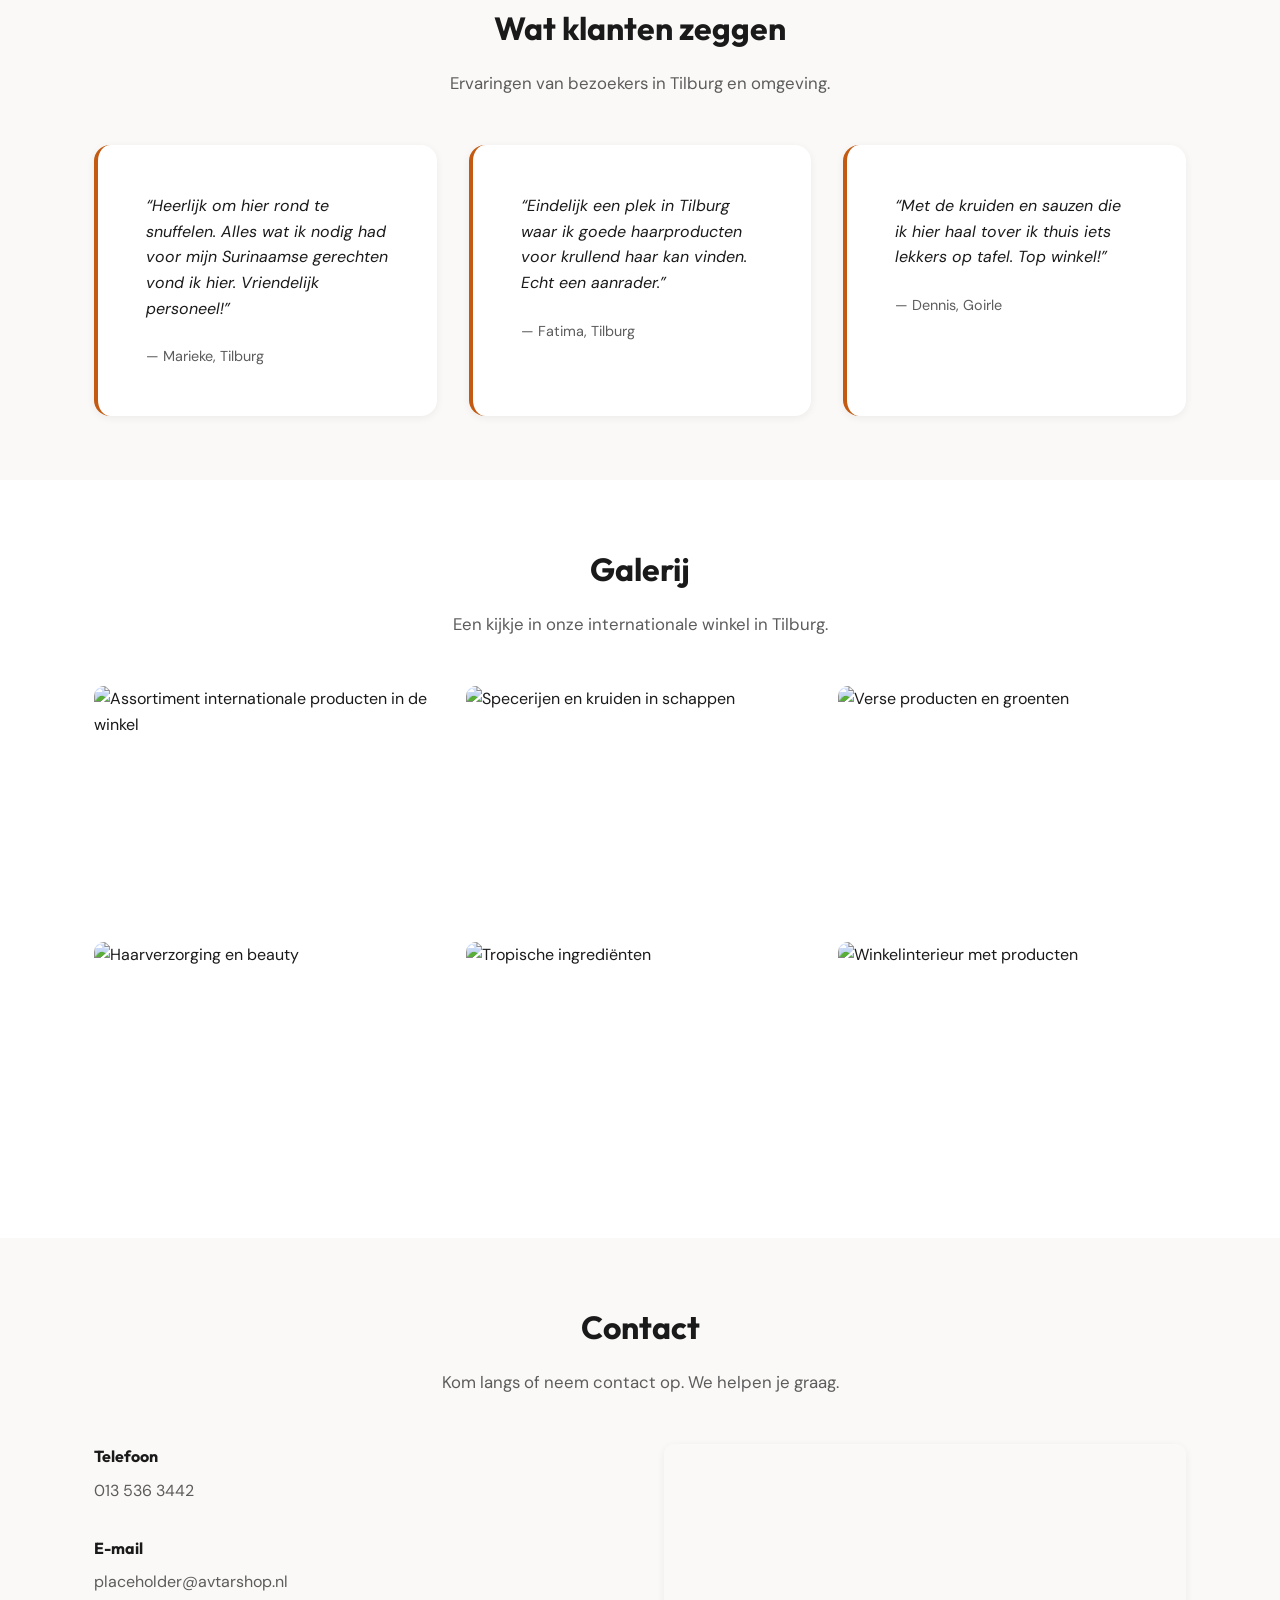
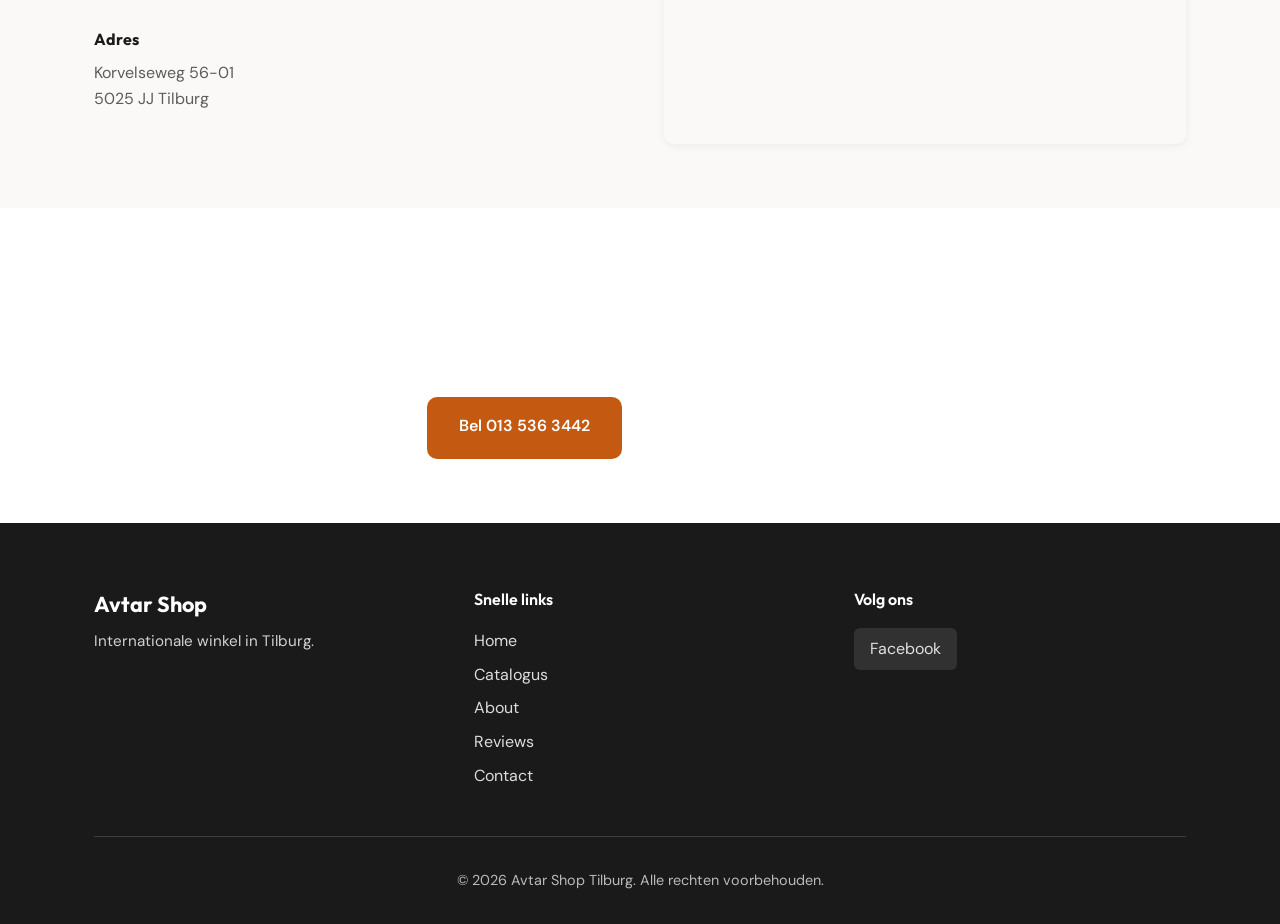
==== commit 126d1b83: "Add catalogus page with category sections, update nav and home preview Made-with: Cursor" ====
--- a/index.html
+++ b/index.html
@@ -28,6 +28,7 @@
       <nav class="nav-menu" id="nav-menu" aria-label="Hoofdnavigatie">
         <ul>
           <li><a href="index.html#home">Home</a></li>
+          <li><a href="catalogus.html">Catalogus</a></li>
           <li><a href="about.html">About</a></li>
           <li><a href="index.html#reviews">Reviews</a></li>
           <li><a href="index.html#contact">Contact</a></li>
@@ -51,7 +52,7 @@
       <div class="container hero-content">
         <h1>Avtar Shop – Jouw Internationale Winkel in Tilburg</h1>
         <p class="hero-lead">Van de beste haarproducten voor krullend haar en haarstukken tot de lekkerste Surinaamse groenten en kruiden. Heerlijk om hier rond te snuffelen en te ontdekken wat ze allemaal hebben.</p>
-        <a href="index.html#catalog" class="btn btn-primary">Bekijk catalogus</a>
+        <a href="catalogus.html" class="btn btn-primary">Bekijk catalogus</a>
       </div>
     </section>
 
@@ -59,35 +60,24 @@
     <section class="section catalog-preview" id="catalog">
       <div class="container">
         <h2>Ontdek ons assortiment</h2>
-        <p class="section-intro">Met de juiste ingrediënten, sauzen en kruiden tover jij thuis iets lekkers op tafel.</p>
-        <div class="catalog-grid" id="catalog-grid">
-          <!-- Catalog items – images can be replaced with your Facebook photo URLs -->
-          <figure class="catalog-item">
-            <img src="https://images.unsplash.com/photo-1596040033229-a0b2c4c34d32?w=400&q=80" alt="Surinaamse kruiden en specerijen" width="400" height="300" loading="lazy">
-            <figcaption>Kruiden & specerijen</figcaption>
-          </figure>
-          <figure class="catalog-item">
-            <img src="https://images.unsplash.com/photo-1522337360788-8b13dee7a37e?w=400&q=80" alt="Haarverzorging en beauty producten" width="400" height="300" loading="lazy">
-            <figcaption>Haarverzorging</figcaption>
-          </figure>
-          <figure class="catalog-item">
-            <img src="https://images.unsplash.com/photo-1546069901-ba9599a7e63c?w=400&q=80" alt="Verse groenten en fruit" width="400" height="300" loading="lazy">
-            <figcaption>Groenten & fruit</figcaption>
-          </figure>
-          <figure class="catalog-item">
-            <img src="https://images.unsplash.com/photo-1565299624946-b28f40a0ae38?w=400&q=80" alt="Internationale etenswaren" width="400" height="300" loading="lazy">
-            <figcaption>Eten & drinken</figcaption>
-          </figure>
-          <figure class="catalog-item">
-            <img src="https://images.unsplash.com/photo-1506368249639-73a05d6f6488?w=400&q=80" alt="Sauzen en condimenten" width="400" height="300" loading="lazy">
-            <figcaption>Sauzen & condimenten</figcaption>
-          </figure>
-          <figure class="catalog-item">
-            <img src="https://images.unsplash.com/photo-1556909114-f6e7ad7d3136?w=400&q=80" alt="Tropische producten" width="400" height="300" loading="lazy">
-            <figcaption>Tropische producten</figcaption>
-          </figure>
+        <p class="section-intro">Met de juiste ingrediënten, sauzen en kruiden tover jij thuis iets lekkers op tafel. Blader door onze catalogus per categorie.</p>
+        <div class="catalog-preview-grid">
+          <a href="catalogus.html#kruiden" class="catalog-preview-card">
+            <img src="https://images.unsplash.com/photo-1596040033229-a0b2c4c34d32?w=400&q=80" alt="Kruiden & specerijen" width="400" height="300" loading="lazy">
+            <span>Kruiden & specerijen</span>
+          </a>
+          <a href="catalogus.html#haarverzorging" class="catalog-preview-card">
+            <img src="https://images.unsplash.com/photo-1522337360788-8b13dee7a37e?w=400&q=80" alt="Haarverzorging" width="400" height="300" loading="lazy">
+            <span>Haarverzorging</span>
+          </a>
+          <a href="catalogus.html#groenten" class="catalog-preview-card">
+            <img src="https://images.unsplash.com/photo-1546069901-ba9599a7e63c?w=400&q=80" alt="Groenten & fruit" width="400" height="300" loading="lazy">
+            <span>Groenten & fruit</span>
+          </a>
         </div>
-        <p class="catalog-note">Meer foto's van ons assortiment vind je op <a href="https://www.facebook.com/profile.php?id=100063519004427&sk=photos" target="_blank" rel="noopener noreferrer">onze Facebook-pagina</a>.</p>
+        <p style="text-align: center; margin-top: var(--space-lg);">
+          <a href="catalogus.html" class="btn btn-primary">Volledige catalogus bekijken</a>
+        </p>
       </div>
     </section>
 
@@ -181,6 +171,7 @@
           <h3>Snelle links</h3>
           <ul>
             <li><a href="index.html#home">Home</a></li>
+            <li><a href="catalogus.html">Catalogus</a></li>
             <li><a href="about.html">About</a></li>
             <li><a href="index.html#reviews">Reviews</a></li>
             <li><a href="index.html#contact">Contact</a></li>
--- a/style.css
+++ b/style.css
@@ -390,6 +390,88 @@
   font-size: 0.95rem;
 }
 
+/* ========== CATALOG PAGE ========== */
+.catalog-page-hero .section-intro {
+  margin-bottom: var(--space-lg);
+}
+
+.catalog-jumplinks {
+  display: flex;
+  flex-wrap: wrap;
+  gap: var(--space-sm);
+  justify-content: center;
+  margin-top: var(--space-lg);
+}
+
+.catalog-jumplinks a {
+  display: inline-block;
+  padding: var(--space-xs) var(--space-md);
+  background: var(--color-bg-alt);
+  color: var(--color-text);
+  border-radius: var(--radius-full);
+  border: 1px solid var(--color-border);
+  font-size: 0.9rem;
+  font-weight: 500;
+  transition: background var(--transition-fast), border-color var(--transition-fast), color var(--transition-fast);
+}
+
+.catalog-jumplinks a:hover {
+  background: var(--color-primary);
+  border-color: var(--color-primary);
+  color: #fff;
+}
+
+.catalog-section h2 {
+  text-align: left;
+  margin-bottom: var(--space-xs);
+}
+
+.catalog-section-intro {
+  color: var(--color-text-muted);
+  margin-bottom: var(--space-lg);
+  font-size: 1rem;
+}
+
+.catalog-section-alt {
+  background: var(--color-bg-alt);
+}
+
+/* Home: catalog preview cards linking to catalogus */
+.catalog-preview-grid {
+  display: grid;
+  grid-template-columns: repeat(auto-fit, minmax(260px, 1fr));
+  gap: var(--space-lg);
+}
+
+.catalog-preview-card {
+  border-radius: var(--radius-md);
+  overflow: hidden;
+  box-shadow: var(--shadow-sm);
+  transition: transform var(--transition-normal), box-shadow var(--transition-normal);
+  color: var(--color-text);
+  text-decoration: none;
+}
+
+.catalog-preview-card:hover {
+  transform: translateY(-4px);
+  box-shadow: var(--shadow-md);
+  color: var(--color-primary);
+}
+
+.catalog-preview-card img {
+  width: 100%;
+  aspect-ratio: 4/3;
+  object-fit: cover;
+}
+
+.catalog-preview-card span {
+  display: block;
+  padding: var(--space-sm);
+  background: var(--color-bg-alt);
+  font-weight: 600;
+  text-align: center;
+}
+
 /* ========== REVIEWS ========== */
 .reviews-grid {
   display: grid;
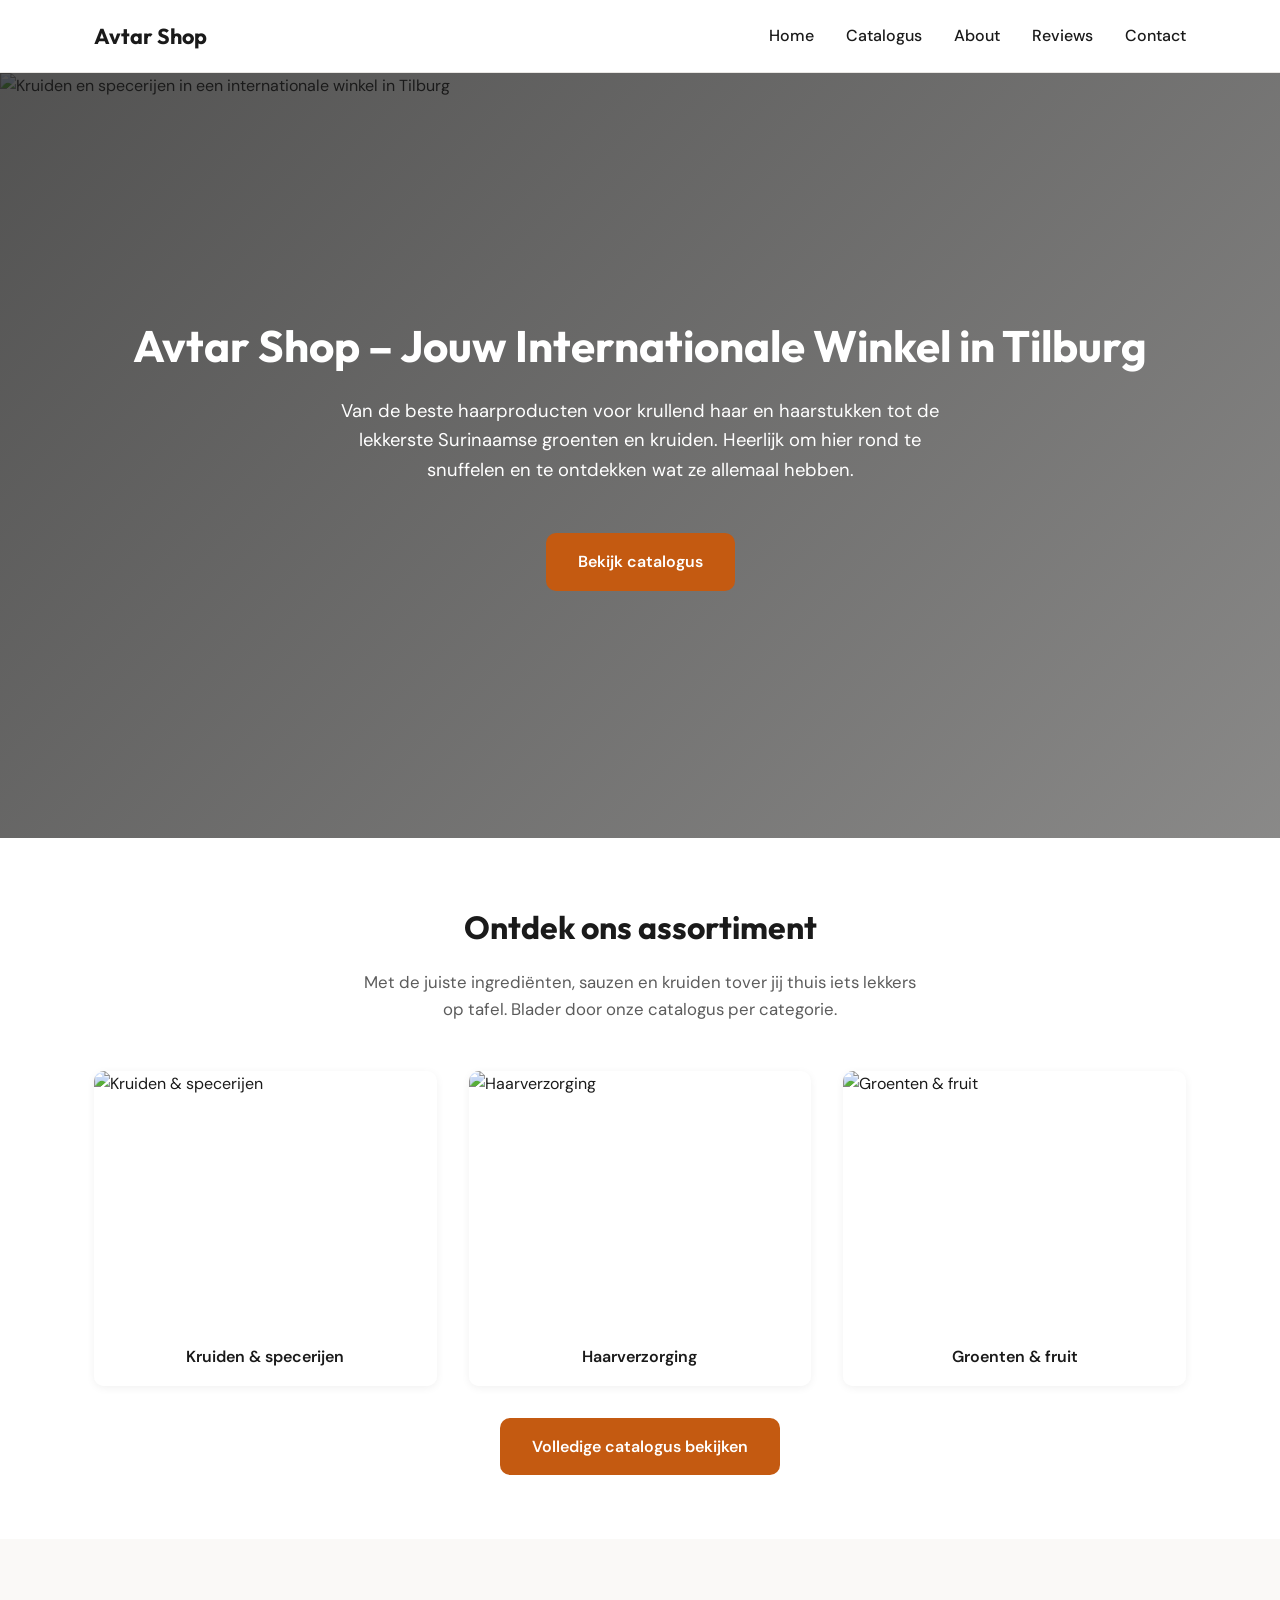
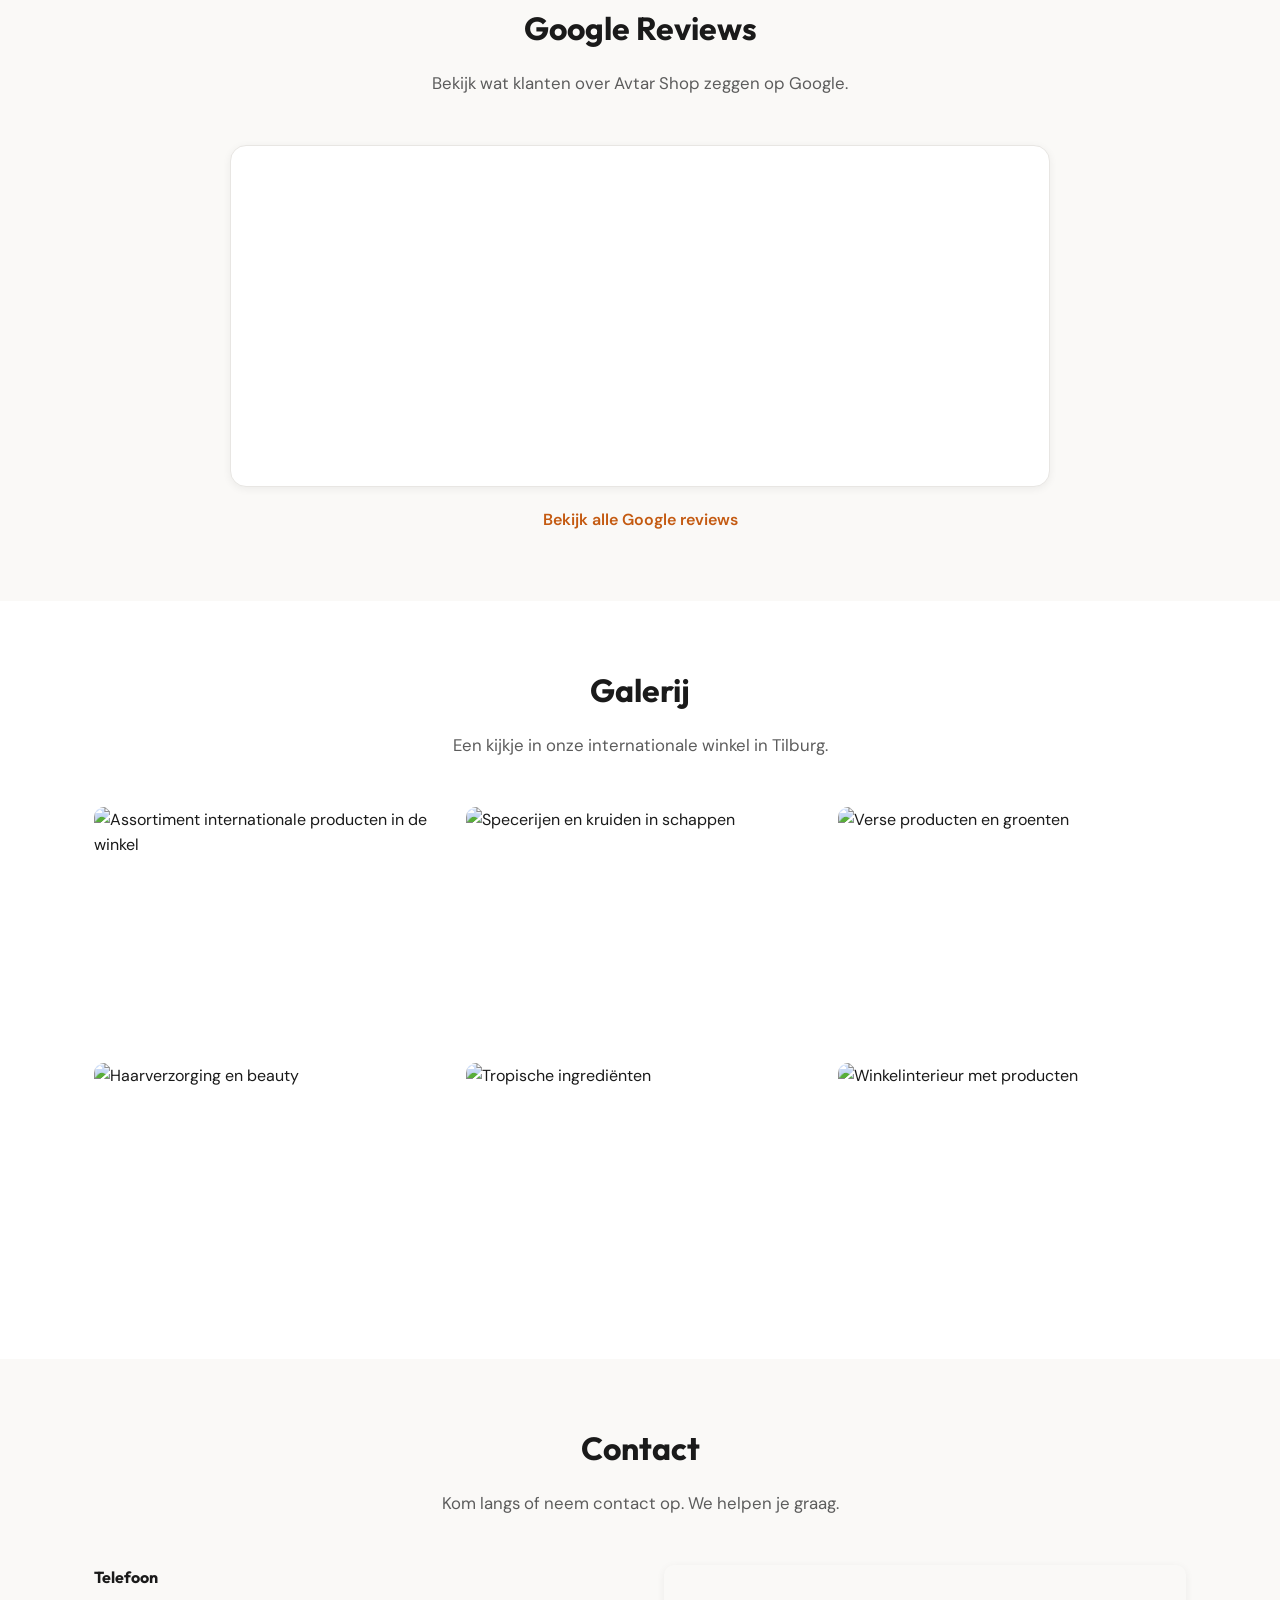
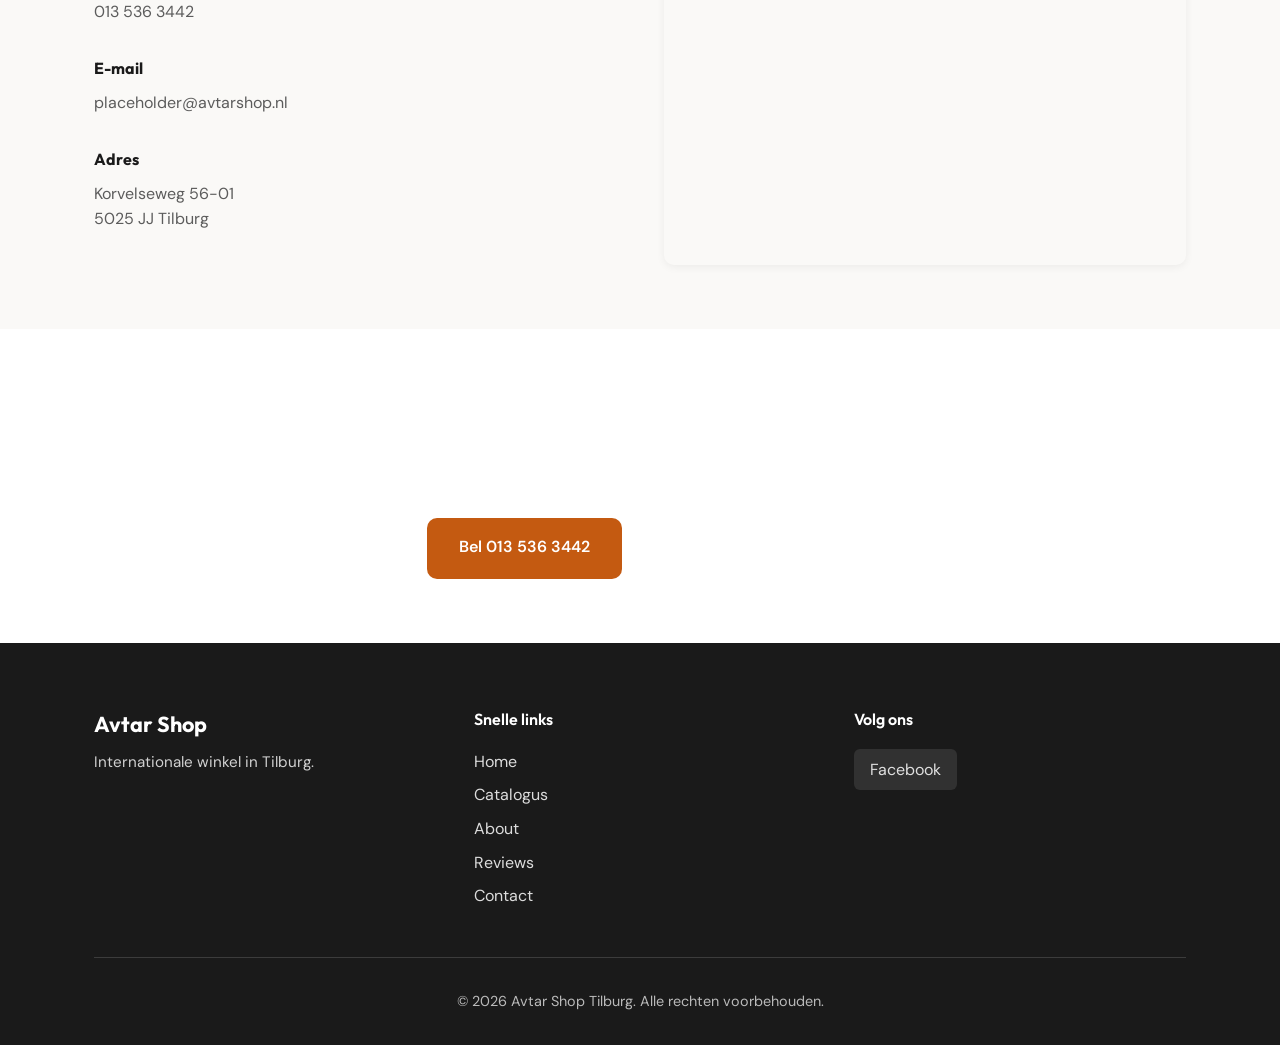
==== commit 94e5749d: "Embed Google Reviews in the homepage So visitors can view real customer feedback via Google.  Made-w" ====
--- a/index.html
+++ b/index.html
@@ -84,21 +84,26 @@
     <!-- ========== REVIEWS ========== -->
     <section class="section reviews" id="reviews">
       <div class="container">
-        <h2>Wat klanten zeggen</h2>
-        <p class="section-intro">Ervaringen van bezoekers in Tilburg en omgeving.</p>
-        <div class="reviews-grid">
-          <blockquote class="review-card">
-            <p>“Heerlijk om hier rond te snuffelen. Alles wat ik nodig had voor mijn Surinaamse gerechten vond ik hier. Vriendelijk personeel!”</p>
-            <footer>— Marieke, Tilburg</footer>
-          </blockquote>
-          <blockquote class="review-card">
-            <p>“Eindelijk een plek in Tilburg waar ik goede haarproducten voor krullend haar kan vinden. Echt een aanrader.”</p>
-            <footer>— Fatima, Tilburg</footer>
-          </blockquote>
-          <blockquote class="review-card">
-            <p>“Met de kruiden en sauzen die ik hier haal tover ik thuis iets lekkers op tafel. Top winkel!”</p>
-            <footer>— Dennis, Goirle</footer>
-          </blockquote>
+        <h2>Google Reviews</h2>
+        <p class="section-intro">Bekijk wat klanten over Avtar Shop zeggen op Google.</p>
+        <div class="reviews-google">
+          <div class="reviews-google-embed">
+            <!--
+              Google shows reviews inside the place card on Maps.
+              If the embedded UI doesn't show reviews in some browsers,
+              use the link below to open the full place page on Google.
+            -->
+            <iframe
+              src="https://www.google.com/maps?q=Korvelseweg+56-01,+5025+JJ+Tilburg&output=embed"
+              title="Google Reviews – Avtar Shop Tilburg"
+              loading="lazy"
+              referrerpolicy="no-referrer-when-downgrade"></iframe>
+          </div>
+          <a
+            class="reviews-google-link"
+            href="https://www.google.com/maps/search/?api=1&query=Avtar+Shop+Tilburg"
+            target="_blank"
+            rel="noopener noreferrer">Bekijk alle Google reviews</a>
         </div>
       </div>
     </section>
--- a/style.css
+++ b/style.css
@@ -473,6 +473,37 @@
 }
 
 /* ========== REVIEWS ========== */
+.reviews-google {
+  display: flex;
+  flex-direction: column;
+  gap: var(--space-sm);
+  align-items: center;
+}
+
+.reviews-google-embed {
+  width: 100%;
+  max-width: 820px;
+  border-radius: var(--radius-lg);
+  overflow: hidden;
+  box-shadow: var(--shadow-sm);
+  border: 1px solid var(--color-border);
+  background: var(--color-bg-alt);
+}
+
+.reviews-google-embed iframe {
+  display: block;
+  width: 100%;
+  height: 340px;
+  border: 0;
+}
+
+.reviews-google-link {
+  color: var(--color-primary);
+  font-weight: 600;
+  text-align: center;
+  padding: 0.25rem 0;
+}
+
 .reviews-grid {
   display: grid;
   grid-template-columns: repeat(auto-fit, minmax(280px, 1fr));
@@ -766,6 +797,10 @@
     text-align: center;
   }
 
+  .reviews-google-embed iframe {
+    height: 280px;
+  }
+
   .footer-links ul {
     align-items: center;
   }
@@ -788,4 +823,8 @@
     width: 100%;
     text-align: center;
   }
-}
+
+  .reviews-google-embed iframe {
+    height: 240px;
+  }
+}
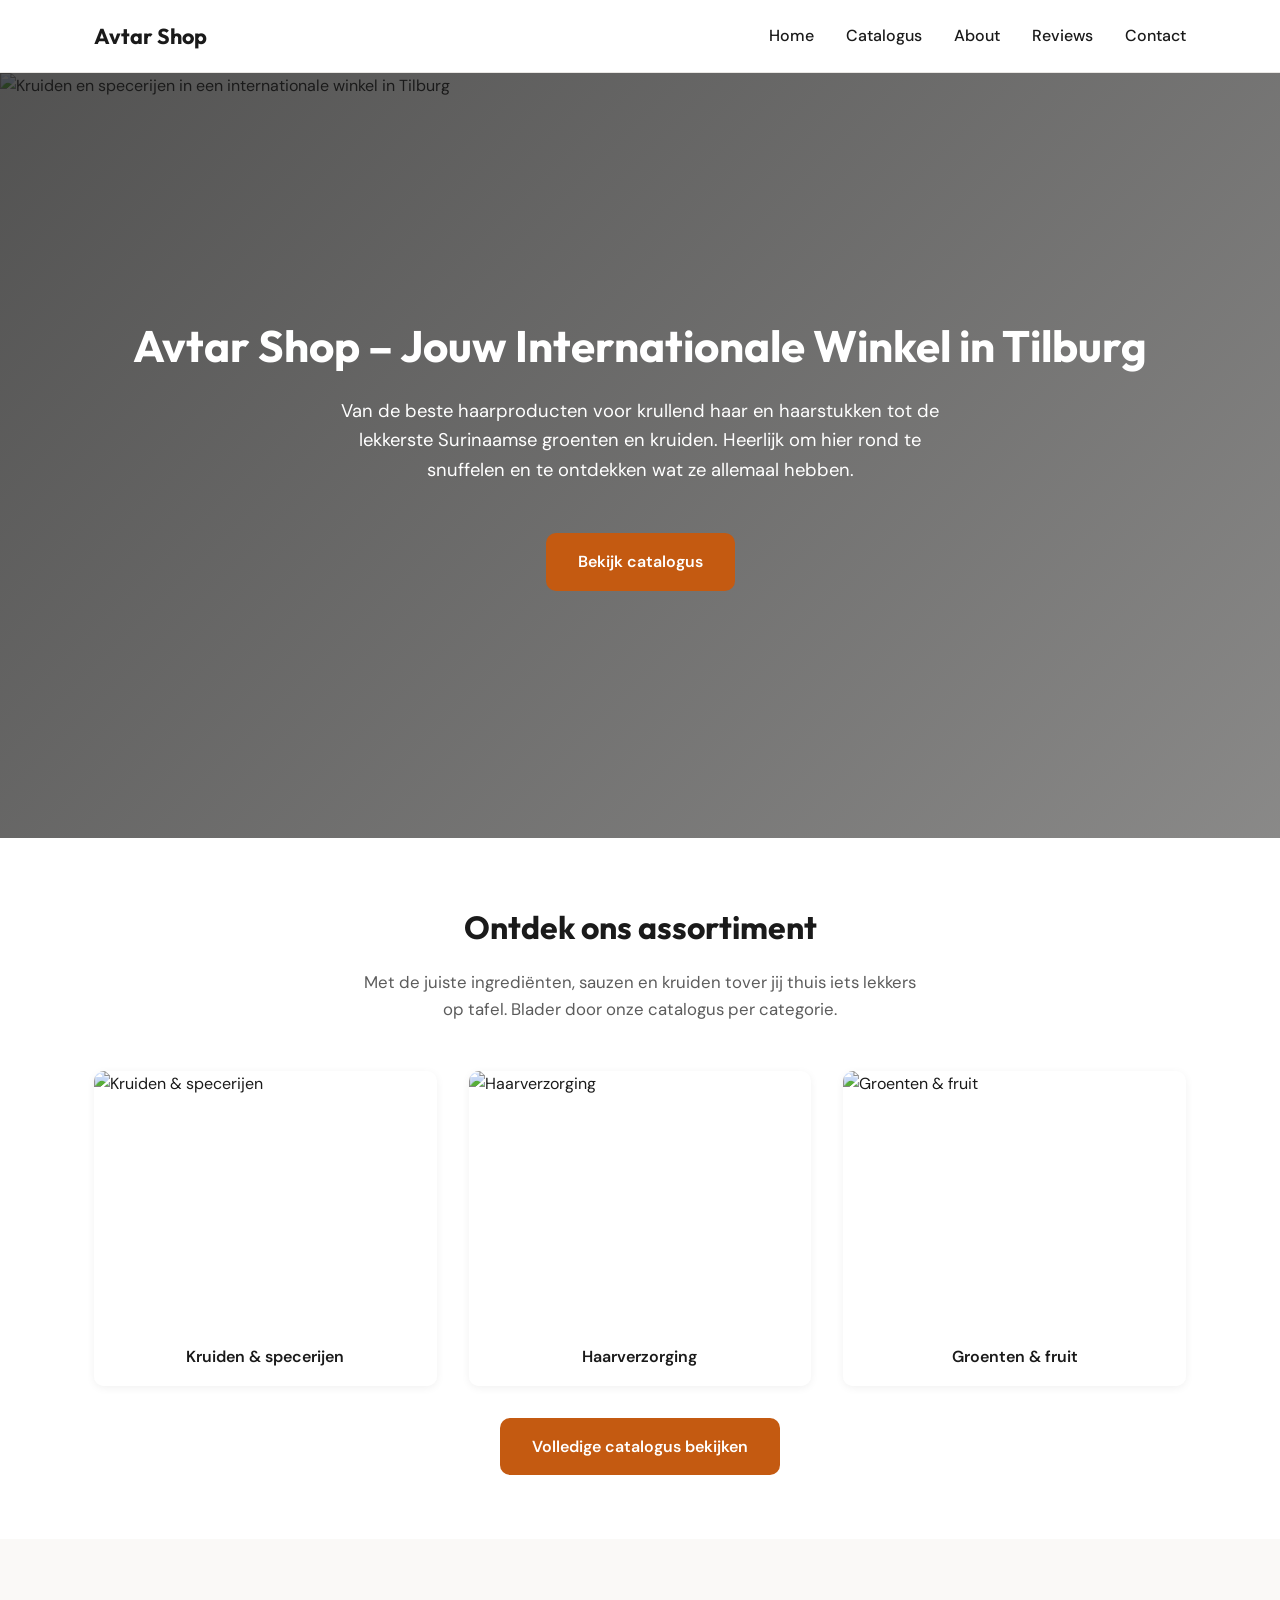
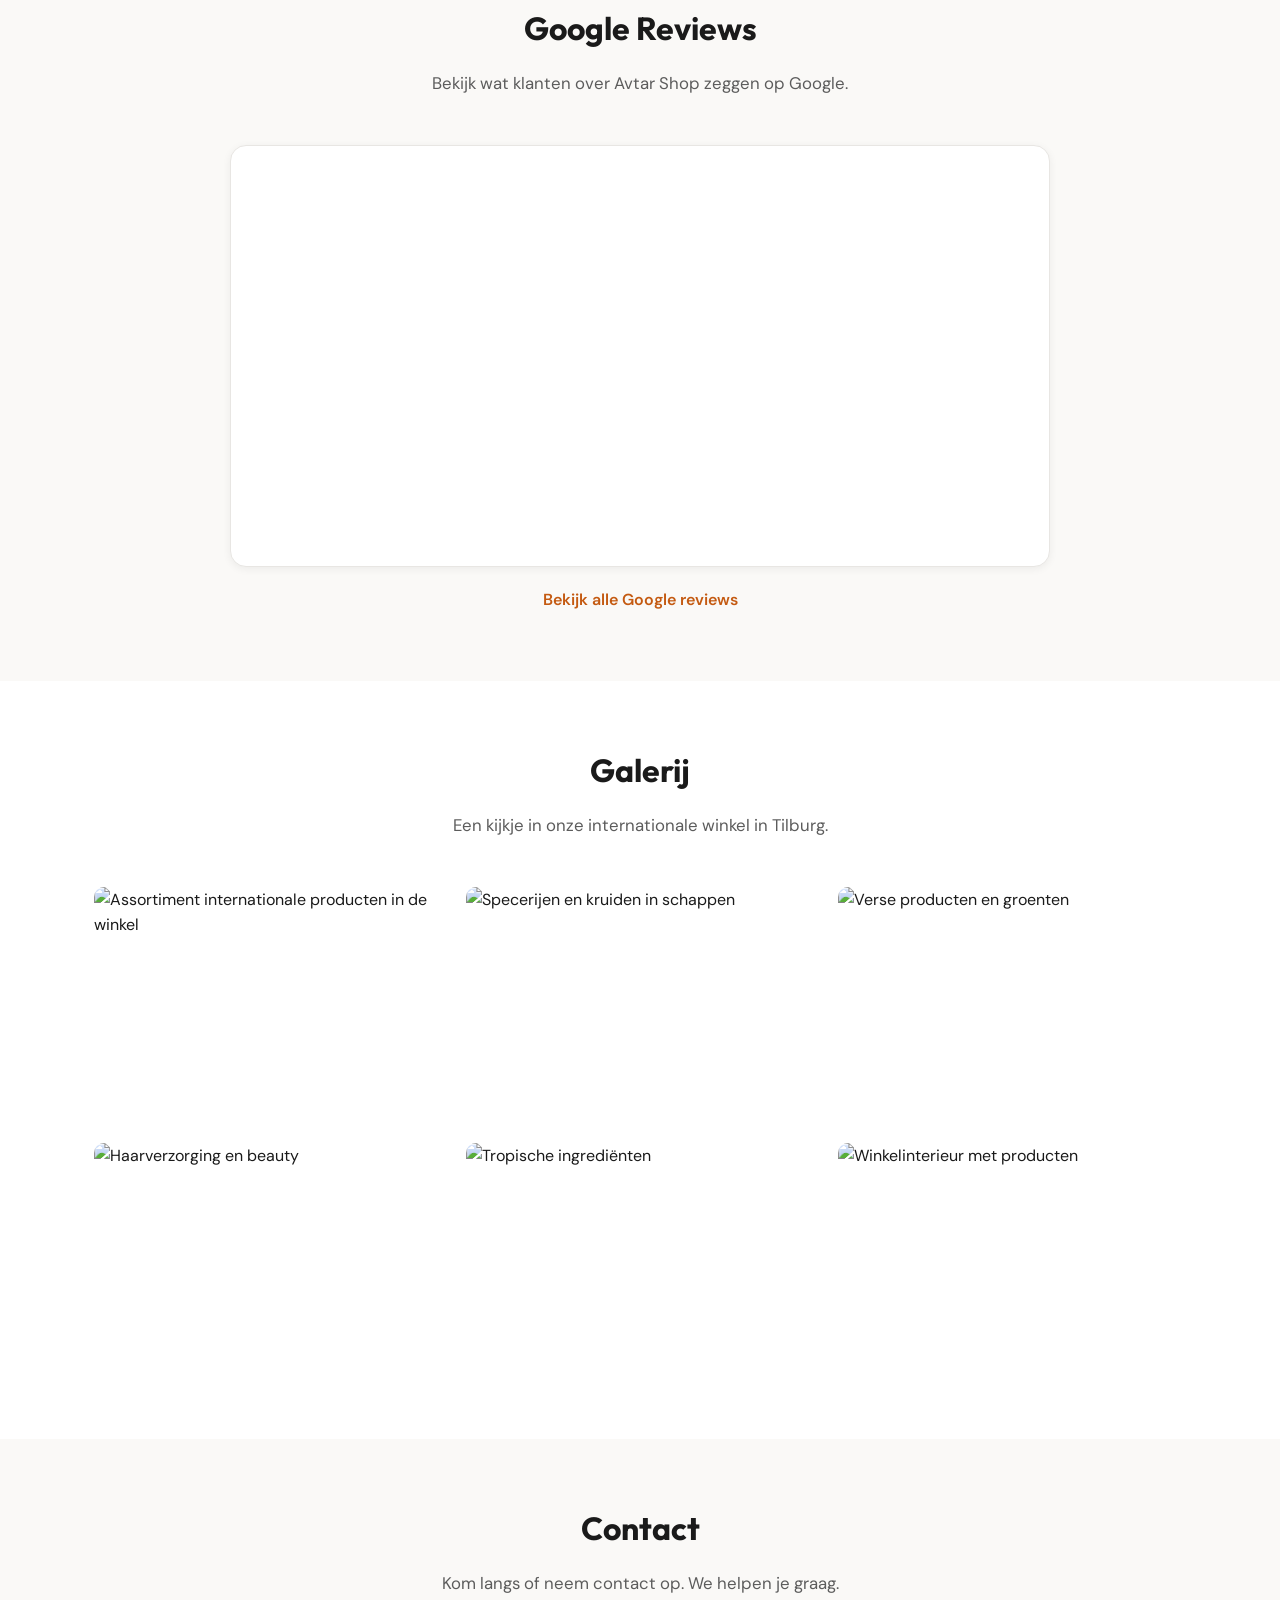
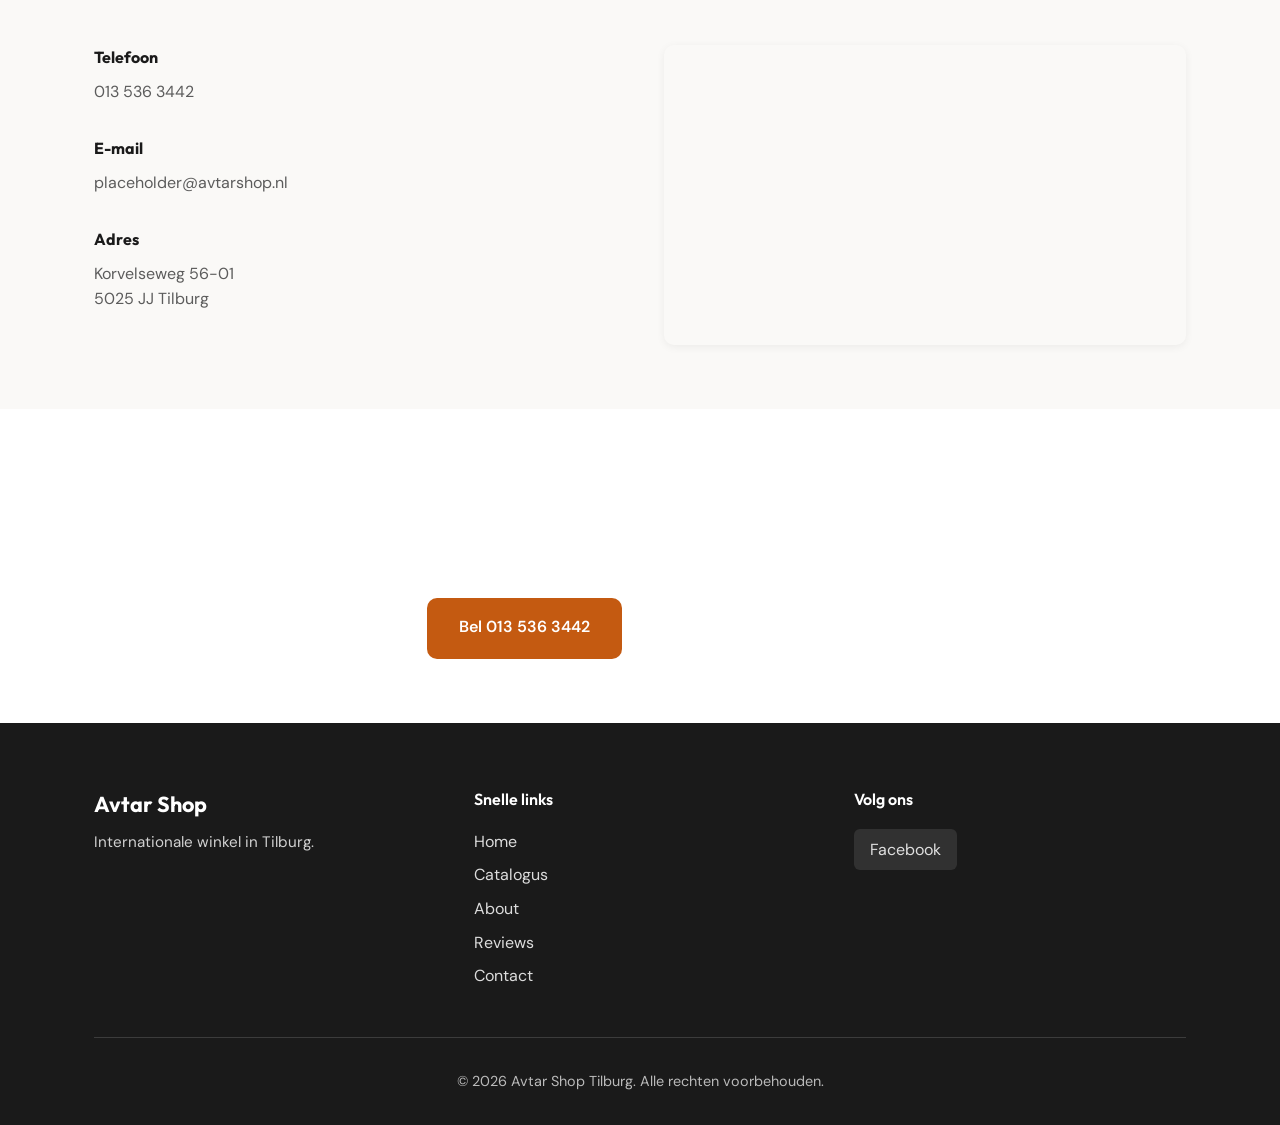
==== commit e8349946: "Fix Google Reviews embed display Made-with: Cursor" ====
--- a/index.html
+++ b/index.html
@@ -94,7 +94,7 @@
               use the link below to open the full place page on Google.
             -->
             <iframe
-              src="https://www.google.com/maps?q=Korvelseweg+56-01,+5025+JJ+Tilburg&output=embed"
+              src="https://www.google.com/maps?output=embed&source=search&q=Avtar+Store+Tilburg&hl=nl&z=16"
               title="Google Reviews – Avtar Shop Tilburg"
               loading="lazy"
               referrerpolicy="no-referrer-when-downgrade"></iframe>
--- a/style.css
+++ b/style.css
@@ -493,7 +493,7 @@
 .reviews-google-embed iframe {
   display: block;
   width: 100%;
-  height: 340px;
+  height: 420px;
   border: 0;
 }
 
@@ -798,7 +798,7 @@
   }
 
   .reviews-google-embed iframe {
-    height: 280px;
+    height: 320px;
   }
 
   .footer-links ul {
@@ -825,6 +825,6 @@
   }
 
   .reviews-google-embed iframe {
-    height: 240px;
-  }
-}
+    height: 280px;
+  }
+}
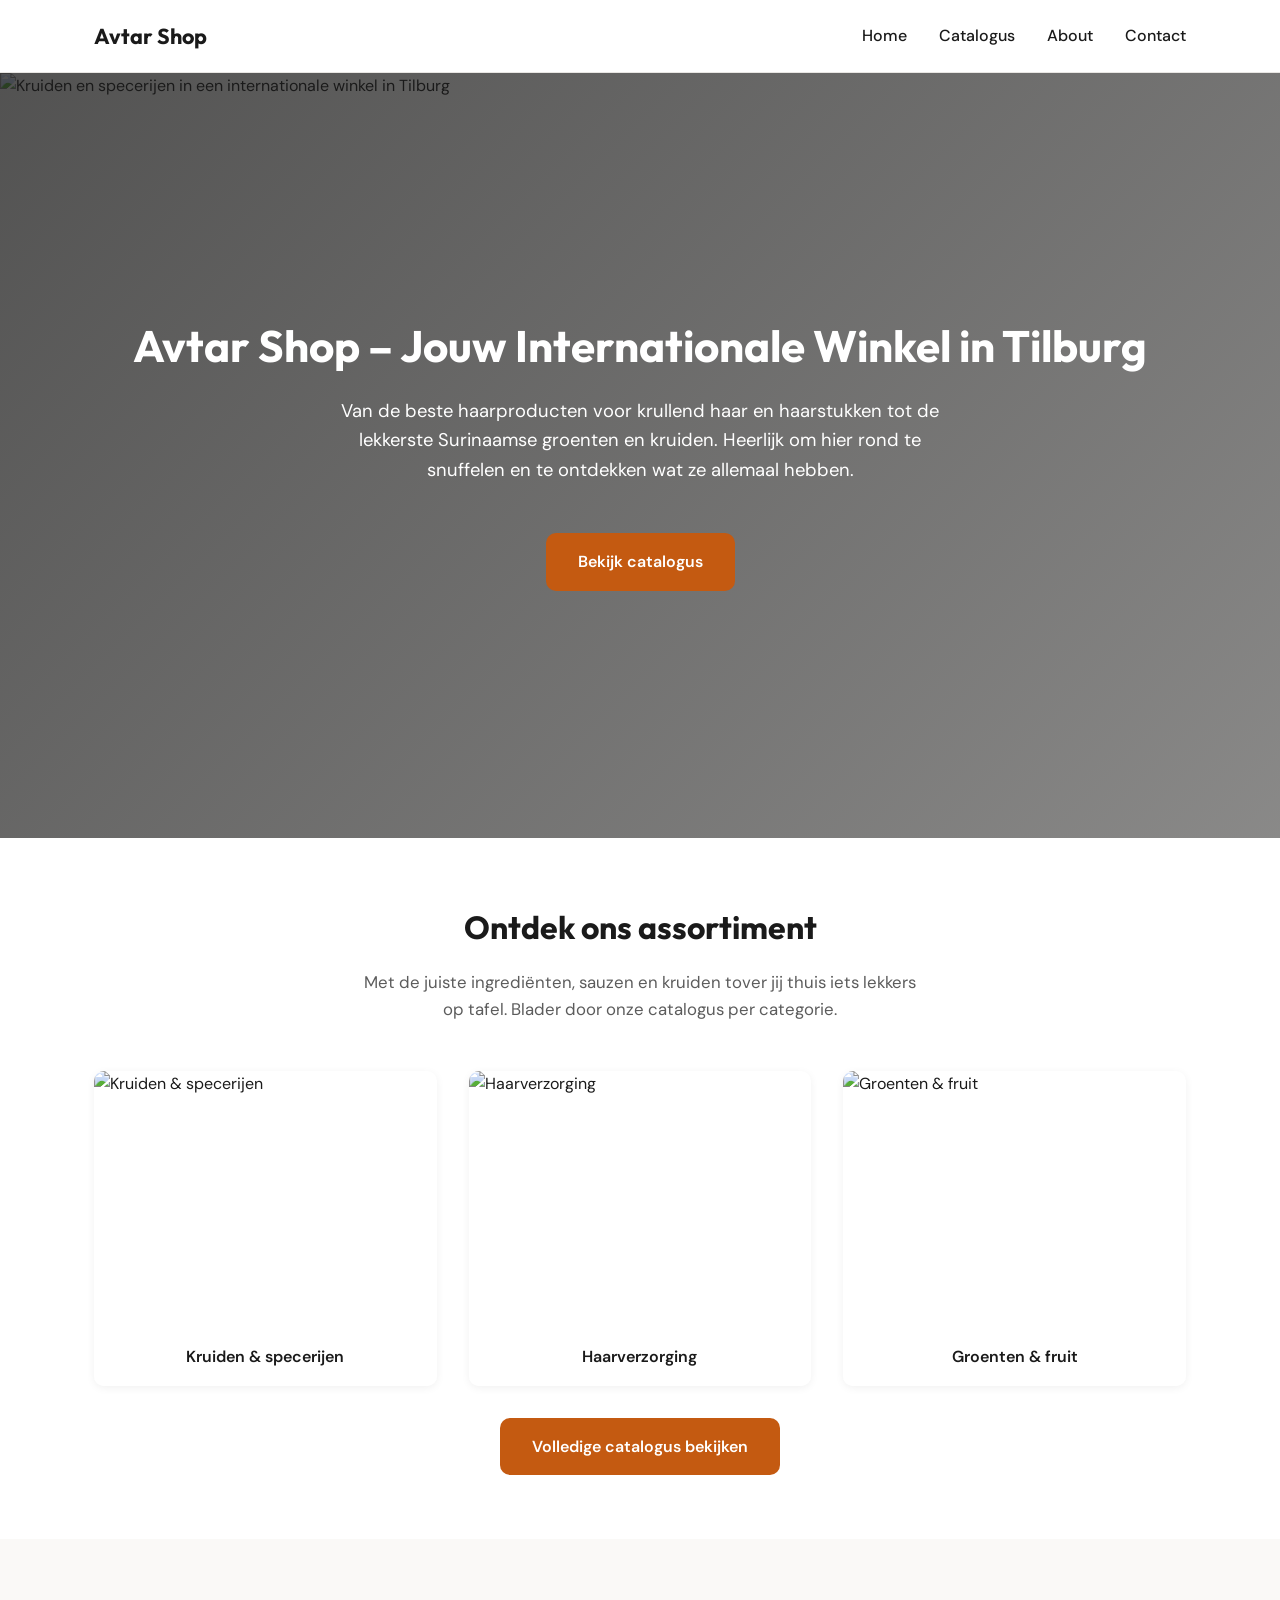
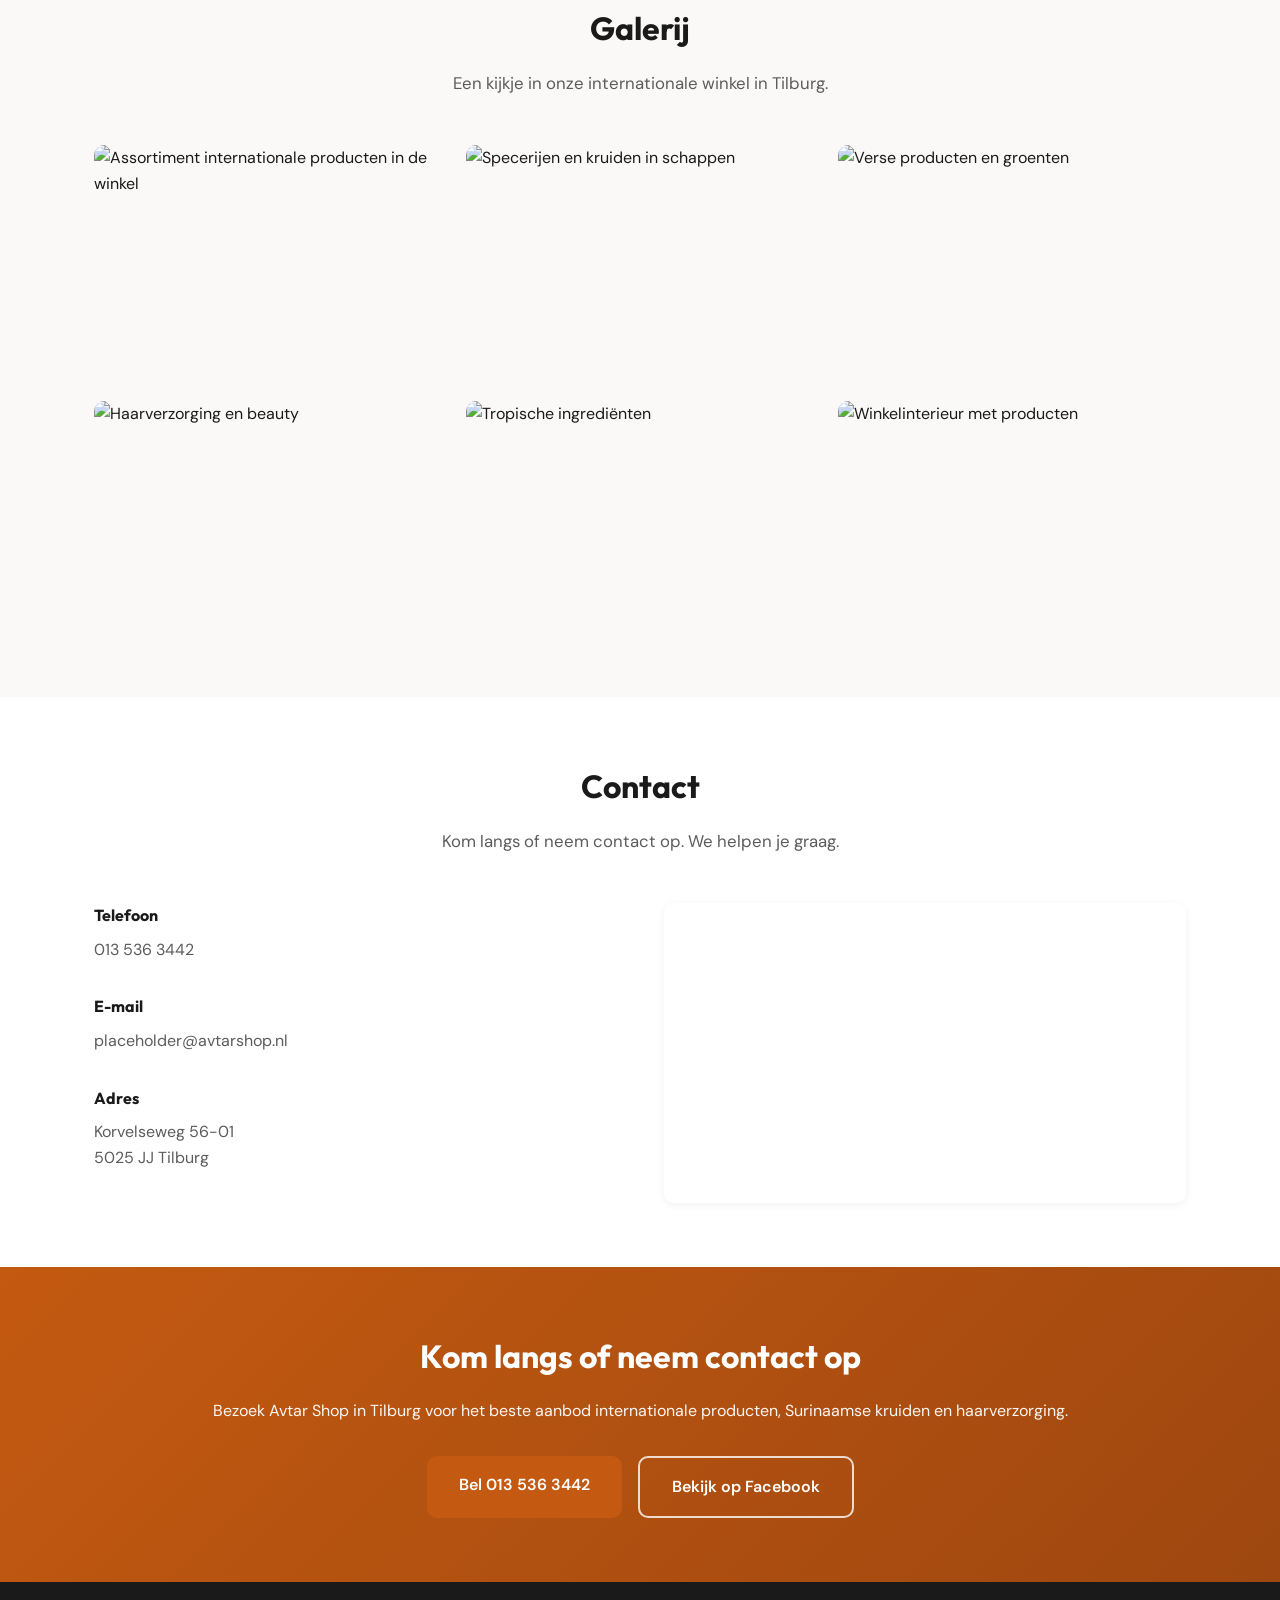
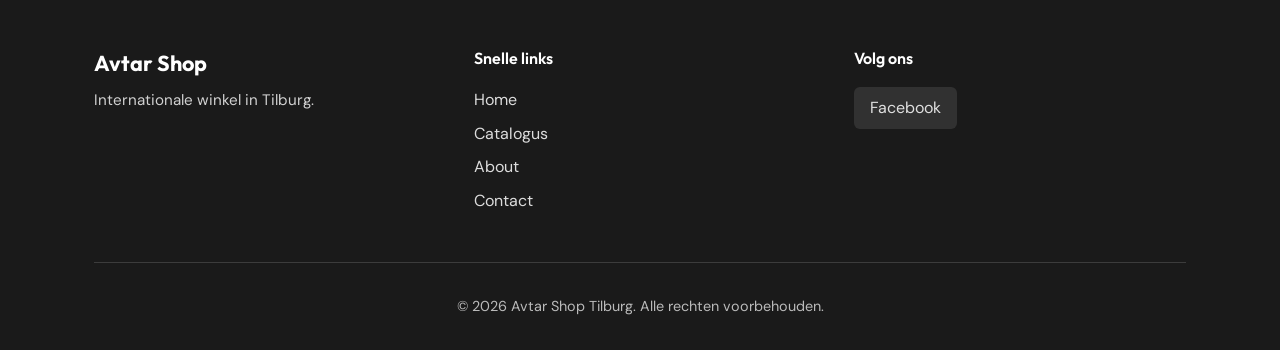
==== commit e87217d1: "Remove reviews section Made-with: Cursor" ====
--- a/index.html
+++ b/index.html
@@ -30,7 +30,6 @@
           <li><a href="index.html#home">Home</a></li>
           <li><a href="catalogus.html">Catalogus</a></li>
           <li><a href="about.html">About</a></li>
-          <li><a href="index.html#reviews">Reviews</a></li>
           <li><a href="index.html#contact">Contact</a></li>
         </ul>
       </nav>
@@ -78,33 +77,6 @@
         <p style="text-align: center; margin-top: var(--space-lg);">
           <a href="catalogus.html" class="btn btn-primary">Volledige catalogus bekijken</a>
         </p>
-      </div>
-    </section>
-
-    <!-- ========== REVIEWS ========== -->
-    <section class="section reviews" id="reviews">
-      <div class="container">
-        <h2>Google Reviews</h2>
-        <p class="section-intro">Bekijk wat klanten over Avtar Shop zeggen op Google.</p>
-        <div class="reviews-google">
-          <div class="reviews-google-embed">
-            <!--
-              Google shows reviews inside the place card on Maps.
-              If the embedded UI doesn't show reviews in some browsers,
-              use the link below to open the full place page on Google.
-            -->
-            <iframe
-              src="https://www.google.com/maps?output=embed&source=search&q=Avtar+Store+Tilburg&hl=nl&z=16"
-              title="Google Reviews – Avtar Shop Tilburg"
-              loading="lazy"
-              referrerpolicy="no-referrer-when-downgrade"></iframe>
-          </div>
-          <a
-            class="reviews-google-link"
-            href="https://www.google.com/maps/search/?api=1&query=Avtar+Shop+Tilburg"
-            target="_blank"
-            rel="noopener noreferrer">Bekijk alle Google reviews</a>
-        </div>
       </div>
     </section>
 
@@ -178,7 +150,6 @@
             <li><a href="index.html#home">Home</a></li>
             <li><a href="catalogus.html">Catalogus</a></li>
             <li><a href="about.html">About</a></li>
-            <li><a href="index.html#reviews">Reviews</a></li>
             <li><a href="index.html#contact">Contact</a></li>
           </ul>
         </div>
--- a/style.css
+++ b/style.css
@@ -472,68 +472,6 @@
   text-align: center;
 }
 
-/* ========== REVIEWS ========== */
-.reviews-google {
-  display: flex;
-  flex-direction: column;
-  gap: var(--space-sm);
-  align-items: center;
-}
-
-.reviews-google-embed {
-  width: 100%;
-  max-width: 820px;
-  border-radius: var(--radius-lg);
-  overflow: hidden;
-  box-shadow: var(--shadow-sm);
-  border: 1px solid var(--color-border);
-  background: var(--color-bg-alt);
-}
-
-.reviews-google-embed iframe {
-  display: block;
-  width: 100%;
-  height: 420px;
-  border: 0;
-}
-
-.reviews-google-link {
-  color: var(--color-primary);
-  font-weight: 600;
-  text-align: center;
-  padding: 0.25rem 0;
-}
-
-.reviews-grid {
-  display: grid;
-  grid-template-columns: repeat(auto-fit, minmax(280px, 1fr));
-  gap: var(--space-lg);
-}
-
-.review-card {
-  background: var(--color-bg-alt);
-  padding: var(--space-xl);
-  border-radius: var(--radius-lg);
-  border-left: 4px solid var(--color-primary);
-  box-shadow: var(--shadow-sm);
-  transition: box-shadow var(--transition-normal);
-}
-
-.review-card:hover {
-  box-shadow: var(--shadow-md);
-}
-
-.review-card p {
-  font-style: italic;
-  color: var(--color-text);
-  margin-bottom: var(--space-md);
-}
-
-.review-card footer {
-  color: var(--color-text-muted);
-  font-size: 0.9rem;
-}
-
 /* ========== GALLERY ========== */
 .gallery-grid {
   display: grid;
@@ -797,10 +735,6 @@
     text-align: center;
   }
 
-  .reviews-google-embed iframe {
-    height: 320px;
-  }
-
   .footer-links ul {
     align-items: center;
   }
@@ -823,8 +757,4 @@
     width: 100%;
     text-align: center;
   }
-
-  .reviews-google-embed iframe {
-    height: 280px;
-  }
-}
+}
